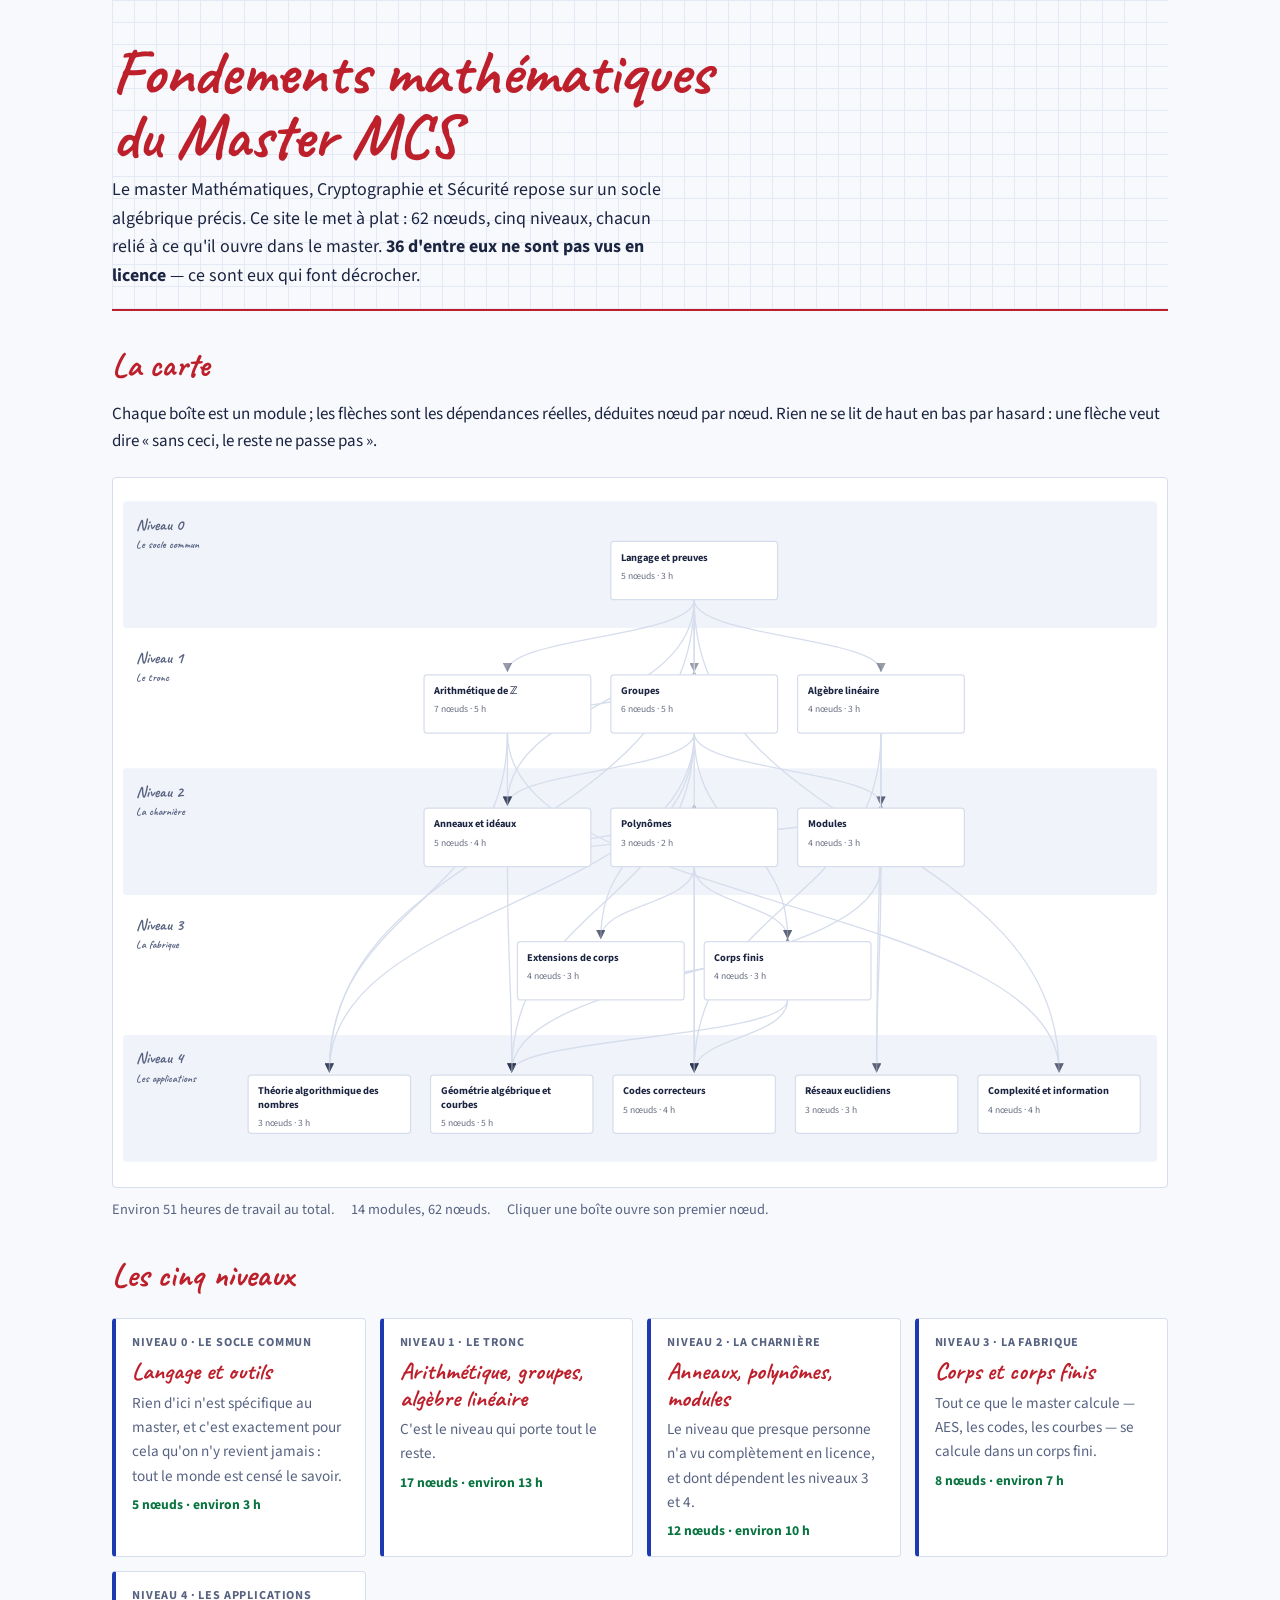
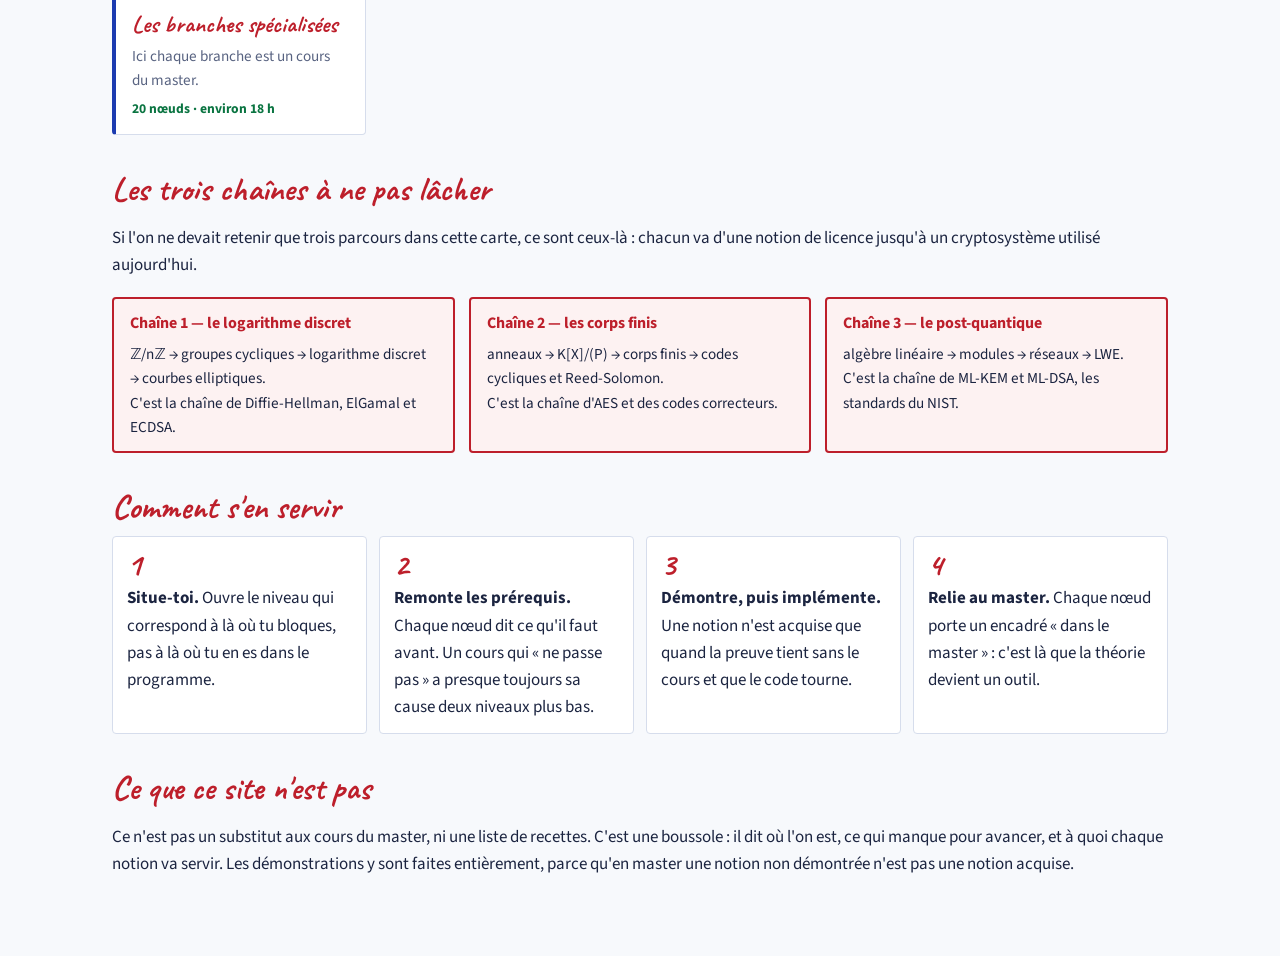
==== docs/index.html @ c063cc05 "Site Fondements mathématiques du Master MCS : architecture, carte, niveaux 0 et 1 Co-Authored-By: Cl" ====
<!doctype html>
<html lang="fr">
<head>
<meta charset="utf-8">
<meta name="viewport" content="width=device-width, initial-scale=1, viewport-fit=cover">
<title>Fondements mathématiques du Master MCS</title>
<meta name="description" content="Les fondements mathématiques du Master Mathématiques, Cryptographie et Sécurité : arithmétique, groupes, anneaux, modules, corps finis, courbes, codes, réseaux et complexité.">
<link rel="stylesheet" href="https://fonts.googleapis.com/css2?family=Caveat:wght@500;700&family=Kalam:wght@400;700&family=JetBrains+Mono:wght@400;600&family=Source+Sans+3:wght@400;600;700&display=swap">
<link rel="stylesheet" href="assets/style.css">
<script>
window.MathJax = {
  tex: {
    inlineMath: [['\\(', '\\)']], displayMath: [['\\[', '\\]']],
    macros: {
      N:'\\mathbb{N}', Z:'\\mathbb{Z}', Q:'\\mathbb{Q}', R:'\\mathbb{R}',
      C:'\\mathbb{C}', F:'\\mathbb{F}', P:'\\mathbb{P}', A:'\\mathbb{A}',
      Vect:'\\operatorname{Vect}', Ker:'\\operatorname{Ker}', Img:'\\operatorname{Im}',
      pgcd:'\\operatorname{pgcd}', ppcm:'\\operatorname{ppcm}', ord:'\\operatorname{ord}',
      Card:'\\operatorname{Card}', rg:'\\operatorname{rg}', car:'\\operatorname{car}',
      Tr:'\\operatorname{Tr}', Nm:'\\operatorname{N}', Gal:'\\operatorname{Gal}',
      Frob:'\\operatorname{Frob}', wt:'\\operatorname{wt}', dmin:'d_{\\min}',
      Fq:'\\mathbb{F}_q', Fp:'\\mathbb{F}_p', Zn:'\\mathbb{Z}/n\\mathbb{Z}',
      Znz:'(\\mathbb{Z}/n\\mathbb{Z})^{\\times}', legendre:['\\left(\\frac{#1}{#2}\\right)',2]
    }
  },
  options: { skipHtmlTags: ['script','noscript','style','textarea','pre','code'],
             ignoreHtmlClass: 'tex2jax_ignore' },
  svg: { fontCache: 'global' }
};
</script>
<!-- MathJax est embarqué dans le dépôt : le site rend les formules même hors ligne.
     Si le fichier local manque, on retombe sur le CDN. -->
<script defer src="assets/mathjax/tex-svg.js"
        onerror="var s=document.createElement('script');s.defer=true;
                 s.src='https://cdnjs.cloudflare.com/ajax/libs/mathjax/3.2.2/es5/tex-svg.min.js';
                 document.head.appendChild(s);"></script>
</head>
<body>
<div class="accueil">
  <header class="hero">
    <h1>Fondements mathématiques<br>du Master MCS</h1>
    <p>Le master Mathématiques, Cryptographie et Sécurité repose sur un socle algébrique précis.
    Ce site le met à plat : 62 nœuds, cinq niveaux, chacun relié à ce qu'il ouvre dans le master.
    <strong>36 d'entre eux ne sont pas vus en licence</strong> — ce sont eux qui font décrocher.</p>
  </header>

  <h2 class="sec">La carte</h2>
  <p>Chaque boîte est un module ; les flèches sont les dépendances réelles, déduites nœud par nœud.
  Rien ne se lit de haut en bas par hasard : une flèche veut dire « sans ceci, le reste ne passe pas ».</p>
  <div class="carte-wrap"><svg class="carte" viewBox="0 0 1240 826" role="img" aria-label="Carte des dépendances entre les modules du master">
<defs><marker id="fl" viewBox="0 0 10 10" refX="9" refY="5" markerWidth="7" markerHeight="7" orient="auto-start-reverse"><path d="M0,0 L10,5 L0,10 z" fill="currentColor" opacity=".45"/></marker></defs>
<rect class="bande" x="0" y="16" width="1240" height="152" rx="4"/>
<text class="bande-t" x="16" y="50">Niveau 0</text>
<text class="bande-t" x="16" y="72" style="font-size:13px">Le socle commun</text>
<text class="bande-t" x="16" y="210">Niveau 1</text>
<text class="bande-t" x="16" y="232" style="font-size:13px">Le tronc</text>
<rect class="bande" x="0" y="336" width="1240" height="152" rx="4"/>
<text class="bande-t" x="16" y="370">Niveau 2</text>
<text class="bande-t" x="16" y="392" style="font-size:13px">La charnière</text>
<text class="bande-t" x="16" y="530">Niveau 3</text>
<text class="bande-t" x="16" y="552" style="font-size:13px">La fabrique</text>
<rect class="bande" x="0" y="656" width="1240" height="152" rx="4"/>
<text class="bande-t" x="16" y="690">Niveau 4</text>
<text class="bande-t" x="16" y="712" style="font-size:13px">Les applications</text>
<path class="lk" marker-end="url(#fl)" d="M685.0,134.0 C685.0,179.0 461.0,179.0 461.0,220.0"/>
<path class="lk" marker-end="url(#fl)" d="M461.0,294.0 C461.0,259.0 685.0,259.0 685.0,220.0"/>
<path class="lk" marker-end="url(#fl)" d="M685.0,134.0 C685.0,179.0 685.0,179.0 685.0,220.0"/>
<path class="lk" marker-end="url(#fl)" d="M685.0,134.0 C685.0,179.0 909.0,179.0 909.0,220.0"/>
<path class="lk" marker-end="url(#fl)" d="M685.0,294.0 C685.0,339.0 461.0,339.0 461.0,380.0"/>
<path class="lk" marker-end="url(#fl)" d="M685.0,134.0 C685.0,259.0 461.0,259.0 461.0,380.0"/>
<path class="lk" marker-end="url(#fl)" d="M461.0,294.0 C461.0,339.0 461.0,339.0 461.0,380.0"/>
<path class="lk" marker-end="url(#fl)" d="M461.0,454.0 C461.0,419.0 685.0,419.0 685.0,380.0"/>
<path class="lk" marker-end="url(#fl)" d="M461.0,454.0 C461.0,419.0 909.0,419.0 909.0,380.0"/>
<path class="lk" marker-end="url(#fl)" d="M909.0,294.0 C909.0,339.0 909.0,339.0 909.0,380.0"/>
<path class="lk" marker-end="url(#fl)" d="M685.0,294.0 C685.0,339.0 909.0,339.0 909.0,380.0"/>
<path class="lk" marker-end="url(#fl)" d="M685.0,454.0 C685.0,499.0 573.0,499.0 573.0,540.0"/>
<path class="lk" marker-end="url(#fl)" d="M685.0,294.0 C685.0,419.0 573.0,419.0 573.0,540.0"/>
<path class="lk" marker-end="url(#fl)" d="M573.0,614.0 C573.0,579.0 797.0,579.0 797.0,540.0"/>
<path class="lk" marker-end="url(#fl)" d="M685.0,454.0 C685.0,499.0 797.0,499.0 797.0,540.0"/>
<path class="lk" marker-end="url(#fl)" d="M685.0,294.0 C685.0,419.0 797.0,419.0 797.0,540.0"/>
<path class="lk" marker-end="url(#fl)" d="M461.0,294.0 C461.0,499.0 247.4,499.0 247.4,700.0"/>
<path class="lk" marker-end="url(#fl)" d="M685.0,134.0 C685.0,419.0 247.4,419.0 247.4,700.0"/>
<path class="lk" marker-end="url(#fl)" d="M685.0,294.0 C685.0,499.0 247.4,499.0 247.4,700.0"/>
<path class="lk" marker-end="url(#fl)" d="M909.0,454.0 C909.0,579.0 466.2,579.0 466.2,700.0"/>
<path class="lk" marker-end="url(#fl)" d="M461.0,454.0 C461.0,579.0 466.2,579.0 466.2,700.0"/>
<path class="lk" marker-end="url(#fl)" d="M797.0,614.0 C797.0,659.0 466.2,659.0 466.2,700.0"/>
<path class="lk" marker-end="url(#fl)" d="M685.0,294.0 C685.0,499.0 466.2,499.0 466.2,700.0"/>
<path class="lk" marker-end="url(#fl)" d="M909.0,294.0 C909.0,499.0 685.0,499.0 685.0,700.0"/>
<path class="lk" marker-end="url(#fl)" d="M797.0,614.0 C797.0,659.0 685.0,659.0 685.0,700.0"/>
<path class="lk" marker-end="url(#fl)" d="M685.0,134.0 C685.0,419.0 685.0,419.0 685.0,700.0"/>
<path class="lk" marker-end="url(#fl)" d="M685.0,454.0 C685.0,579.0 685.0,579.0 685.0,700.0"/>
<path class="lk" marker-end="url(#fl)" d="M909.0,294.0 C909.0,499.0 903.8,499.0 903.8,700.0"/>
<path class="lk" marker-end="url(#fl)" d="M909.0,454.0 C909.0,579.0 903.8,579.0 903.8,700.0"/>
<path class="lk" marker-end="url(#fl)" d="M685.0,134.0 C685.0,419.0 1122.6,419.0 1122.6,700.0"/>
<path class="lk" marker-end="url(#fl)" d="M461.0,294.0 C461.0,499.0 1122.6,499.0 1122.6,700.0"/>
<a class="n" href="niveau-0.html#log-quantif"><title>Le vocabulaire commun à tous les cours du master, et les quatre façons de démontrer.</title>
<rect x="585.0" y="64.0" width="200.0" height="70" rx="4"/>
<text class="tt" x="597.0" y="87.0">Langage et preuves</text>
<text x="597.0" y="109.0" opacity=".65" style="font-size:11.5px">5 nœuds · 3 h</text>
</a>
<a class="n" href="niveau-1.html#arith-euclide"><title>De la division euclidienne aux résidus quadratiques : le calcul qui fait tourner RSA.</title>
<rect x="361.0" y="224.0" width="200.0" height="70" rx="4"/>
<text class="tt" x="373.0" y="247.0">Arithmétique de ℤ</text>
<text x="373.0" y="269.0" opacity=".65" style="font-size:11.5px">7 nœuds · 5 h</text>
</a>
<a class="n" href="niveau-1.html#grp-base"><title>La structure qui porte le logarithme discret, de ℤ/nℤ aux courbes elliptiques.</title>
<rect x="585.0" y="224.0" width="200.0" height="70" rx="4"/>
<text class="tt" x="597.0" y="247.0">Groupes</text>
<text x="597.0" y="269.0" opacity=".65" style="font-size:11.5px">6 nœuds · 5 h</text>
</a>
<a class="n" href="niveau-1.html#lin-ev"><title>Les espaces vectoriels relus sur un corps fini quelconque, pas seulement sur ℝ.</title>
<rect x="809.0" y="224.0" width="200.0" height="70" rx="4"/>
<text class="tt" x="821.0" y="247.0">Algèbre linéaire</text>
<text x="821.0" y="269.0" opacity=".65" style="font-size:11.5px">4 nœuds · 3 h</text>
</a>
<a class="n" href="niveau-2.html#ann-base"><title>Le cours de Pr Diankha, et la clé de tout le niveau 3.</title>
<rect x="361.0" y="384.0" width="200.0" height="70" rx="4"/>
<text class="tt" x="373.0" y="407.0">Anneaux et idéaux</text>
<text x="373.0" y="429.0" opacity=".65" style="font-size:11.5px">5 nœuds · 4 h</text>
</a>
<a class="n" href="niveau-2.html#poly-division"><title>K[X] comme modèle d&#x27;anneau euclidien, et la fabrique des corps finis.</title>
<rect x="585.0" y="384.0" width="200.0" height="70" rx="4"/>
<text class="tt" x="597.0" y="407.0">Polynômes</text>
<text x="597.0" y="429.0" opacity=".65" style="font-size:11.5px">3 nœuds · 2 h</text>
</a>
<a class="n" href="niveau-2.html#mod-base"><title>Les espaces vectoriels sur un anneau : le cadre du post-quantique.</title>
<rect x="809.0" y="384.0" width="200.0" height="70" rx="4"/>
<text class="tt" x="821.0" y="407.0">Modules</text>
<text x="821.0" y="429.0" opacity=".65" style="font-size:11.5px">4 nœuds · 3 h</text>
</a>
<a class="n" href="niveau-3.html#ext-degre"><title>Comment on fabrique un corps plus grand, et ce qu&#x27;on y gagne.</title>
<rect x="473.0" y="544.0" width="200.0" height="70" rx="4"/>
<text class="tt" x="485.0" y="567.0">Extensions de corps</text>
<text x="485.0" y="589.0" opacity=".65" style="font-size:11.5px">4 nœuds · 3 h</text>
</a>
<a class="n" href="niveau-3.html#cf-existence"><title>𝔽q : l&#x27;objet le plus utilisé de tout le master.</title>
<rect x="697.0" y="544.0" width="200.0" height="70" rx="4"/>
<text class="tt" x="709.0" y="567.0">Corps finis</text>
<text x="709.0" y="589.0" opacity=".65" style="font-size:11.5px">4 nœuds · 3 h</text>
</a>
<a class="n" href="niveau-4.html#tan-primalite"><title>Les trois problèmes dont dépend la sécurité : primalité, factorisation, logarithme discret.</title>
<rect x="150.0" y="704.0" width="194.8" height="70" rx="4"/>
<text class="tt" x="162.0" y="727.0">Théorie algorithmique des</text>
<text class="tt" x="162.0" y="743.0">nombres</text>
<text x="162.0" y="765.0" opacity=".65" style="font-size:11.5px">3 nœuds · 3 h</text>
</a>
<a class="n" href="niveau-4.html#ga-varietes"><title>Le cours de Pr Sankaré, jusqu&#x27;aux courbes elliptiques et aux couplages.</title>
<rect x="368.8" y="704.0" width="194.8" height="70" rx="4"/>
<text class="tt" x="380.8" y="727.0">Géométrie algébrique et</text>
<text class="tt" x="380.8" y="743.0">courbes</text>
<text x="380.8" y="765.0" opacity=".65" style="font-size:11.5px">5 nœuds · 5 h</text>
</a>
<a class="n" href="niveau-4.html#codes-lineaires"><title>L&#x27;algèbre linéaire sur 𝔽q mise au service de la fiabilité — et de la cryptographie post-quantique.</title>
<rect x="587.6" y="704.0" width="194.8" height="70" rx="4"/>
<text class="tt" x="599.6" y="727.0">Codes correcteurs</text>
<text x="599.6" y="749.0" opacity=".65" style="font-size:11.5px">5 nœuds · 4 h</text>
</a>
<a class="n" href="niveau-4.html#res-base"><title>La branche qui porte le post-quantique normalisé par le NIST.</title>
<rect x="806.4" y="704.0" width="194.8" height="70" rx="4"/>
<text class="tt" x="818.4" y="727.0">Réseaux euclidiens</text>
<text x="818.4" y="749.0" opacity=".65" style="font-size:11.5px">3 nœuds · 3 h</text>
</a>
<a class="n" href="niveau-4.html#cplx-turing"><title>Le cours de complexité : ce qui donne un sens au mot « difficile ».</title>
<rect x="1025.2" y="704.0" width="194.8" height="70" rx="4"/>
<text class="tt" x="1037.2" y="727.0">Complexité et information</text>
<text x="1037.2" y="749.0" opacity=".65" style="font-size:11.5px">4 nœuds · 4 h</text>
</a>
</svg></div>
  <p class="legende">
    <span>Environ 51 heures de travail au total.</span>
    <span>14 modules, 62 nœuds.</span>
    <span>Cliquer une boîte ouvre son premier nœud.</span>
  </p>

  <h2 class="sec">Les cinq niveaux</h2>
  <div class="cartes"><a class="niv-card" href="niveau-0.html"><span class="k">Niveau 0 · Le socle commun</span><h3>Langage et outils</h3><p>Rien d&#x27;ici n&#x27;est spécifique au master, et c&#x27;est exactement pour cela qu&#x27;on n&#x27;y revient jamais : tout le monde est censé le savoir.</p><span class="cpt">5 nœuds · environ 3 h</span></a><a class="niv-card" href="niveau-1.html"><span class="k">Niveau 1 · Le tronc</span><h3>Arithmétique, groupes, algèbre linéaire</h3><p>C&#x27;est le niveau qui porte tout le reste.</p><span class="cpt">17 nœuds · environ 13 h</span></a><a class="niv-card" href="niveau-2.html"><span class="k">Niveau 2 · La charnière</span><h3>Anneaux, polynômes, modules</h3><p>Le niveau que presque personne n&#x27;a vu complètement en licence, et dont dépendent les niveaux 3 et 4.</p><span class="cpt">12 nœuds · environ 10 h</span></a><a class="niv-card" href="niveau-3.html"><span class="k">Niveau 3 · La fabrique</span><h3>Corps et corps finis</h3><p>Tout ce que le master calcule — AES, les codes, les courbes — se calcule dans un corps fini.</p><span class="cpt">8 nœuds · environ 7 h</span></a><a class="niv-card" href="niveau-4.html"><span class="k">Niveau 4 · Les applications</span><h3>Les branches spécialisées</h3><p>Ici chaque branche est un cours du master.</p><span class="cpt">20 nœuds · environ 18 h</span></a></div>

  <h2 class="sec">Les trois chaînes à ne pas lâcher</h2>
  <p>Si l'on ne devait retenir que trois parcours dans cette carte, ce sont ceux-là :
  chacun va d'une notion de licence jusqu'à un cryptosystème utilisé aujourd'hui.</p>
  
<div class="chaines">
  <div class="chaine"><h4>Chaîne 1 — le logarithme discret</h4>
    <p>ℤ/nℤ → groupes cycliques → logarithme discret → courbes elliptiques.<br>
    C'est la chaîne de Diffie-Hellman, ElGamal et ECDSA.</p></div>
  <div class="chaine"><h4>Chaîne 2 — les corps finis</h4>
    <p>anneaux → K[X]/(P) → corps finis → codes cycliques et Reed-Solomon.<br>
    C'est la chaîne d'AES et des codes correcteurs.</p></div>
  <div class="chaine"><h4>Chaîne 3 — le post-quantique</h4>
    <p>algèbre linéaire → modules → réseaux → LWE.<br>
    C'est la chaîne de ML-KEM et ML-DSA, les standards du NIST.</p></div>
</div>

  <h2 class="sec">Comment s'en servir</h2>
  <div class="howto">
    <div><p class="num">1</p><p><strong>Situe-toi.</strong> Ouvre le niveau qui correspond à là où
    tu bloques, pas à là où tu en es dans le programme.</p></div>
    <div><p class="num">2</p><p><strong>Remonte les prérequis.</strong> Chaque nœud dit ce qu'il
    faut avant. Un cours qui « ne passe pas » a presque toujours sa cause deux niveaux plus bas.</p></div>
    <div><p class="num">3</p><p><strong>Démontre, puis implémente.</strong> Une notion n'est acquise
    que quand la preuve tient sans le cours et que le code tourne.</p></div>
    <div><p class="num">4</p><p><strong>Relie au master.</strong> Chaque nœud porte un encadré
    « dans le master » : c'est là que la théorie devient un outil.</p></div>
  </div>

  <h2 class="sec">Ce que ce site n'est pas</h2>
  <p>Ce n'est pas un substitut aux cours du master, ni une liste de recettes. C'est une boussole :
  il dit où l'on est, ce qui manque pour avancer, et à quoi chaque notion va servir. Les
  démonstrations y sont faites entièrement, parce qu'en master une notion non démontrée
  n'est pas une notion acquise.</p>
</div>

</body>
</html>
---- docs/assets/style.css ----
/* Fondements mathématiques du Master MCS
   Identité reprise du « Parcours Algèbre linéaire » :
   clair = page de cahier quadrillée (encre bleue, titres rouges, stylo vert du prof)
   sombre = tableau noir et craies.
   Ajouts propres au master : carte des dépendances, fiche d'en-tête, blocs code et « dans le master ». */

:root{
  --paper:#f7f9fc; --surface:#ffffff; --ink:#1b2440; --muted:#586381; --line:#d6ddec; --grid:#e3e9f5;
  --pen:#1c3bb0; --pen-bg:#eef2fd; --rouge:#bd1f2b; --rouge-bg:#fdf2f2; --prof:#0a7441; --prof-bg:#e9f5ee;
  --code-bg:#f2f5fb; --code-fg:#243055; --code-line:#ccd6ea; --sortie-bg:#eef3ea; --sortie-fg:#2b4a32;
  --or:#8a5a00; --or-bg:#fdf5e3;
  --btn-fg:#ffffff;
  --f-body:'Source Sans 3',system-ui,-apple-system,'Segoe UI',sans-serif;
  --f-hand:'Caveat','Segoe Print','Bradley Hand',cursive;
  --f-prof:'Kalam','Comic Sans MS','Segoe Print',cursive;
  --f-code:'JetBrains Mono',ui-monospace,SFMono-Regular,Menlo,Consolas,monospace;
}
@media (prefers-color-scheme: dark){
  :root:not([data-theme="light"]){
    --paper:#141d1a; --surface:#1b2723; --ink:#eef2ea; --muted:#a6b5ab; --line:#33453d; --grid:#22302b;
    --pen:#a9c4ff; --pen-bg:#202d45; --rouge:#ff9d92; --rouge-bg:#372422; --prof:#8fe0ae; --prof-bg:#1e3329;
    --code-bg:#121b18; --code-fg:#d6e4dc; --code-line:#2f4139; --sortie-bg:#16251d; --sortie-fg:#9fd9b4;
    --or:#e8c56a; --or-bg:#2e2718;
    --btn-fg:#10201a; color-scheme:dark;
  }
}
:root[data-theme="dark"]{
  --paper:#141d1a; --surface:#1b2723; --ink:#eef2ea; --muted:#a6b5ab; --line:#33453d; --grid:#22302b;
  --pen:#a9c4ff; --pen-bg:#202d45; --rouge:#ff9d92; --rouge-bg:#372422; --prof:#8fe0ae; --prof-bg:#1e3329;
  --code-bg:#121b18; --code-fg:#d6e4dc; --code-line:#2f4139; --sortie-bg:#16251d; --sortie-fg:#9fd9b4;
  --or:#e8c56a; --or-bg:#2e2718;
  --btn-fg:#10201a; color-scheme:dark;
}

*{box-sizing:border-box}
[hidden]{display:none !important}
html,body{height:100%}
body{background:var(--paper);color:var(--ink);font-family:var(--f-body);font-size:17px;line-height:1.6;margin:0}
a{color:var(--pen)}
button{font:inherit;color:inherit}
:focus-visible{outline:3px solid var(--pen);outline-offset:2px}

.app{display:grid;grid-template-columns:320px minmax(0,1fr);min-height:100%}

/* ---------- sommaire ---------- */
.side{background:var(--surface);border-right:1px solid var(--line);position:sticky;top:0;align-self:start;height:100vh;height:100dvh;overflow-y:auto;
  padding-block:20px 28px;padding-left:max(18px,env(safe-area-inset-left,0px));padding-right:18px}
.brand{font-family:var(--f-hand);font-weight:700;font-size:1.85rem;line-height:1.05;color:var(--rouge);margin:0 0 2px}
.brand a{color:inherit;text-decoration:none}
.brand-sub{margin:0 0 14px;color:var(--muted);font-size:.92rem}
.prog{margin:0 0 14px}
.prog-bar{height:8px;border-radius:4px;background:var(--grid);overflow:hidden}
.prog-fill{height:100%;width:0;background:var(--prof);transition:width .3s}
.prog-txt{margin:6px 0 0;font-size:.88rem;color:var(--muted);font-variant-numeric:tabular-nums}
.niveaux{list-style:none;margin:0 0 16px;padding:0;display:flex;flex-direction:column;gap:2px;
  border-bottom:1px solid var(--line);padding-bottom:14px}
.niveaux a{display:block;padding:6px 8px;border-radius:4px;text-decoration:none;color:var(--ink);font-size:.93rem}
.niveaux a:hover{background:var(--pen-bg)}
.niveaux a.ici{background:var(--rouge-bg);color:var(--rouge);font-weight:700}
.niveaux .n-num{font-variant-numeric:tabular-nums;color:var(--muted);font-weight:700;margin-right:6px}
.niveaux a.ici .n-num{color:var(--rouge)}
.nav-part{margin:16px 0 6px;font-size:.78rem;letter-spacing:.07em;text-transform:uppercase;color:var(--muted);font-weight:700}
.nav-list{list-style:none;margin:0;padding:0;display:flex;flex-direction:column;gap:2px}
.nav-list a{display:grid;grid-template-columns:30px minmax(0,1fr);gap:8px;align-items:start;padding:7px 8px;border-radius:4px;text-decoration:none;color:var(--ink);font-size:.94rem;line-height:1.3}
.nav-list a:hover{background:var(--pen-bg)}
.nav-list a[aria-current="page"]{background:var(--pen-bg);color:var(--pen);font-weight:700}
.nav-n{display:inline-grid;place-items:center;min-width:28px;height:22px;border-radius:11px;border:1.5px solid var(--line);font-size:.72rem;font-weight:700;color:var(--muted);font-variant-numeric:tabular-nums;padding:0 4px}
.nav-list a.done .nav-n{background:var(--prof);border-color:var(--prof);color:var(--btn-fg)}

/* ---------- barre mobile ---------- */
.topbar{display:none}
.scrim{display:none}

/* ---------- étape ---------- */
.main{min-width:0;padding-block:0 60px}
.lesson{max-width:880px;margin:0 auto;padding-left:max(22px,env(safe-area-inset-left,0px));padding-right:max(22px,env(safe-area-inset-right,0px))}
.lhead{padding:30px 0 16px;margin:0 0 6px;
  background-image:linear-gradient(var(--grid) 1px,transparent 1px),linear-gradient(90deg,var(--grid) 1px,transparent 1px);background-size:22px 22px;
  border-bottom:2px solid var(--rouge)}
.eyebrow{margin:0 0 4px;font-size:.84rem;letter-spacing:.06em;text-transform:uppercase;color:var(--muted);font-weight:700;display:flex;gap:12px;flex-wrap:wrap;align-items:baseline}
.eyebrow .meta{letter-spacing:0;text-transform:none;font-weight:600;color:var(--prof)}
.lhead h2{font-family:var(--f-hand);font-weight:700;font-size:clamp(2rem,5vw,2.9rem);line-height:1.05;margin:0;color:var(--rouge);text-wrap:balance}
.lbody{display:flex;flex-direction:column;gap:14px;padding-top:16px}
.lbody > p,.lbody > ul,.lbody > ol{margin:0;max-width:72ch}
.lbody ul,.lbody ol{padding-left:1.3em}
.lbody li{margin:4px 0}
.lbody h3{font-size:1.22rem;margin:14px 0 0;line-height:1.25;text-wrap:balance}
.lead{font-size:1.15rem}
.objectif{font-size:1.06rem;color:var(--muted);font-weight:600}
.objectif::before{content:"Objectif : ";color:var(--pen);font-weight:700}

mjx-container[display="true"]{overflow-x:auto;overflow-y:hidden;max-width:100%;padding:4px 0;margin:.5em 0 !important}
mjx-container{color:inherit}

.lab{margin:0 0 6px;font-size:.78rem;letter-spacing:.07em;text-transform:uppercase;font-weight:700;font-family:var(--f-body)}

/* ---------- fiche d'en-tête du nœud ---------- */
.fiche{border:1px solid var(--line);border-radius:4px;background:var(--surface);padding:0;overflow:hidden}
.fiche dl{margin:0;display:grid;grid-template-columns:auto minmax(0,1fr)}
.fiche dt{padding:9px 14px;font-size:.76rem;letter-spacing:.06em;text-transform:uppercase;font-weight:700;color:var(--muted);
  border-bottom:1px solid var(--line);background:var(--pen-bg);white-space:nowrap}
.fiche dd{margin:0;padding:9px 14px;border-bottom:1px solid var(--line);font-size:.97rem}
.fiche dt:last-of-type,.fiche dd:last-of-type{border-bottom:0}
.fiche a{text-decoration:none;border-bottom:1px solid currentColor}
.fiche .rien{color:var(--muted)}
.badge{display:inline-block;font-size:.74rem;letter-spacing:.05em;text-transform:uppercase;font-weight:700;padding:2px 8px;border-radius:3px;vertical-align:1px}
.badge.l3{background:var(--prof-bg);color:var(--prof)}
.badge.neuf{background:var(--or-bg);color:var(--or)}
.badge.partiel{background:var(--pen-bg);color:var(--pen)}

/* ---------- blocs pédagogiques ---------- */
.retenir{border:2px solid var(--rouge);border-radius:4px;background:var(--rouge-bg);padding:12px 16px}
.retenir .lab{color:var(--rouge)}
.retenir p,.retenir ul,.retenir ol{margin:6px 0}
.retenir ul,.retenir ol{padding-left:1.3em}
.prof{background:var(--prof-bg);border-radius:4px;padding:12px 16px;color:var(--prof);font-family:var(--f-prof);font-size:1rem;line-height:1.55}
.prof .lab{color:var(--prof)}
.prof p,.prof ul{margin:4px 0}
.prof ul{padding-left:1.2em}
.copie{border:1px solid var(--line);border-radius:3px;padding:14px 16px 12px;color:var(--pen);font-family:var(--f-hand);font-size:1.4rem;line-height:1.5;min-width:0;
  background-color:var(--surface);
  background-image:linear-gradient(var(--grid) 1px,transparent 1px),linear-gradient(90deg,var(--grid) 1px,transparent 1px);background-size:22px 22px}
.copie .lab{color:var(--muted)}
.copie p{margin:4px 0}
.copie mjx-container{font-size:.82em}
.copie u{text-decoration-thickness:1.5px;text-underline-offset:3px}

/* démonstration : repliable, mais ouverte par défaut au niveau master */
.demo{border-left:3px solid var(--pen);background:var(--pen-bg);border-radius:0 4px 4px 0;padding:12px 16px}
.demo .lab{color:var(--pen)}
.demo p,.demo ul,.demo ol{margin:6px 0}
.demo ul,.demo ol{padding-left:1.3em}
.demo .cqfd{text-align:right;color:var(--pen);font-weight:700;margin:4px 0 0}

/* ---------- dans le master ---------- */
.master{border:1px solid var(--or);border-radius:4px;background:var(--or-bg);padding:12px 16px;color:var(--ink)}
.master .lab{color:var(--or)}
.master p,.master ul{margin:6px 0}
.master ul{padding-left:1.3em}

/* ---------- code ---------- */
.code{border:1px solid var(--code-line);border-radius:4px;background:var(--code-bg);overflow:hidden}
.code-h{display:flex;gap:10px;align-items:center;justify-content:space-between;padding:7px 12px;border-bottom:1px solid var(--code-line);background:var(--surface)}
.code-h .lab{margin:0}
.code-lang{font-size:.74rem;letter-spacing:.06em;text-transform:uppercase;font-weight:700;color:var(--btn-fg);background:var(--pen);padding:2px 7px;border-radius:3px}
.code-lang.sage{background:var(--prof)}
.copier{border:1px solid var(--code-line);background:transparent;color:var(--muted);font-size:.8rem;font-weight:700;padding:3px 9px;border-radius:3px;cursor:pointer}
.copier:hover{color:var(--pen);border-color:var(--pen)}
.code pre{margin:0;padding:12px 14px;overflow-x:auto;font-family:var(--f-code);font-size:.88rem;line-height:1.55;color:var(--code-fg);tab-size:4}
.code .sortie{border-top:1px dashed var(--code-line);background:var(--sortie-bg);color:var(--sortie-fg)}
.code .sortie::before{content:"sortie";display:block;font-family:var(--f-body);font-size:.7rem;letter-spacing:.07em;text-transform:uppercase;font-weight:700;opacity:.75;margin-bottom:5px}
.cm{color:var(--muted)}

/* ---------- vidéo ---------- */
.video{margin:6px 0;display:flex;flex-direction:column;gap:6px}
.video video{width:100%;max-width:100%;aspect-ratio:16/9;background:#101614;border-radius:4px;border:1px solid var(--line);display:block}
.video figcaption{font-size:.95rem;color:var(--muted);display:flex;gap:8px;flex-wrap:wrap;align-items:baseline}
.tag{font-size:.74rem;letter-spacing:.07em;text-transform:uppercase;font-weight:700;color:var(--btn-fg);background:var(--pen);padding:2px 7px;border-radius:3px}
.dur{font-variant-numeric:tabular-nums}
.video.attente .ph{aspect-ratio:16/9;border:1px dashed var(--line);border-radius:4px;display:grid;place-items:center;text-align:center;color:var(--muted);
  background-image:linear-gradient(var(--grid) 1px,transparent 1px),linear-gradient(90deg,var(--grid) 1px,transparent 1px);background-size:22px 22px}
.video.attente .ph p{margin:0;max-width:40ch;padding:0 16px}
.tag.soon{background:var(--muted)}

/* ---------- tableaux, exercices ---------- */
.table-wrap{overflow-x:auto;max-width:100%}
table{border-collapse:collapse;width:100%;min-width:480px;font-size:.97rem}
th,td{border:1px solid var(--line);padding:8px 10px;text-align:left;vertical-align:top}
th{background:var(--pen-bg);font-weight:700}

.exos-h{border-top:1px solid var(--line);padding-top:18px;margin-top:18px !important}
.exo{border:1px solid var(--line);border-radius:4px;background:var(--surface);padding:14px 16px;display:flex;flex-direction:column;gap:8px;min-width:0}
.exo-n{margin:0;font-weight:700;color:var(--pen);font-size:.86rem;letter-spacing:.06em;text-transform:uppercase;display:flex;gap:10px;align-items:baseline}
.exo-n .niv{font-size:.72rem;color:var(--muted);letter-spacing:.04em}
.exo-q p{margin:4px 0}
.exo details{display:flex;flex-direction:column;gap:10px}
.exo summary{cursor:pointer;font-weight:700;color:var(--pen);padding:6px 0;width:max-content;max-width:100%}
.exo details[open] summary{margin-bottom:8px}
.exo details > * + *{margin-top:10px}

.howto{display:grid;grid-template-columns:repeat(auto-fit,minmax(210px,1fr));gap:12px}
.howto > div{border:1px solid var(--line);border-radius:4px;background:var(--surface);padding:12px 14px}
.howto p{margin:0}
.howto .num{font-family:var(--f-hand);font-weight:700;font-size:2rem;line-height:1;color:var(--rouge);margin-bottom:4px}

.btn{border:1.5px solid var(--pen);background:var(--pen);color:var(--btn-fg);font-weight:700;padding:10px 16px;border-radius:4px;cursor:pointer;text-decoration:none;display:inline-block;line-height:1.2}
.btn.ghost{background:transparent;color:var(--pen)}
.btn[disabled]{opacity:.45;cursor:default}
.pager{max-width:880px;margin:30px auto 0;padding-left:max(22px,env(safe-area-inset-left,0px));padding-right:max(22px,env(safe-area-inset-right,0px));display:flex;gap:12px;flex-wrap:wrap;justify-content:space-between;align-items:center}
.pager .right{display:flex;gap:12px;flex-wrap:wrap;align-items:center}
.done-note{color:var(--prof);font-weight:700;margin:0}

/* ---------- accueil : la carte ---------- */
.accueil{max-width:1100px;margin:0 auto;padding:0 max(22px,env(safe-area-inset-left,0px)) 60px}
.hero{padding:40px 0 18px;border-bottom:2px solid var(--rouge);
  background-image:linear-gradient(var(--grid) 1px,transparent 1px),linear-gradient(90deg,var(--grid) 1px,transparent 1px);background-size:22px 22px}
.hero h1{font-family:var(--f-hand);font-weight:700;font-size:clamp(2.4rem,6vw,4rem);line-height:1;margin:0 0 8px;color:var(--rouge)}
.hero p{margin:0;max-width:62ch;font-size:1.12rem}
.carte-wrap{margin:22px 0 0;border:1px solid var(--line);border-radius:4px;background:var(--surface);padding:10px;overflow-x:auto}
.carte{display:block;width:100%;min-width:760px;height:auto}
.carte .n rect{fill:var(--surface);stroke:var(--line);stroke-width:1.5;transition:fill .15s,stroke .15s}
.carte .n text{font-family:var(--f-body);font-size:12.5px;fill:var(--ink);pointer-events:none}
.carte .n .tt{font-weight:700}
.carte .n:hover rect{fill:var(--pen-bg);stroke:var(--pen);stroke-width:2}
.carte .lk{stroke:var(--line);stroke-width:1.6;fill:none}
.carte .bande{fill:var(--grid);opacity:.55}
.carte .bande-t{font-family:var(--f-hand);font-size:19px;fill:var(--muted);font-weight:700}
.legende{display:flex;gap:16px;flex-wrap:wrap;margin:10px 0 0;font-size:.9rem;color:var(--muted)}
.legende span{display:inline-flex;gap:6px;align-items:center}
.legende i{width:14px;height:14px;border-radius:3px;display:inline-block}
.cartes{display:grid;grid-template-columns:repeat(auto-fit,minmax(250px,1fr));gap:14px;margin:24px 0 0}
.niv-card{border:1px solid var(--line);border-left:4px solid var(--pen);border-radius:4px;background:var(--surface);padding:14px 16px;text-decoration:none;color:inherit;display:flex;flex-direction:column;gap:6px}
.niv-card:hover{background:var(--pen-bg)}
.niv-card .k{font-size:.76rem;letter-spacing:.07em;text-transform:uppercase;font-weight:700;color:var(--muted)}
.niv-card h3{margin:0;font-size:1.12rem;color:var(--rouge);font-family:var(--f-hand);font-size:1.5rem;line-height:1.1}
.niv-card p{margin:0;font-size:.95rem;color:var(--muted)}
.niv-card .cpt{font-size:.85rem;color:var(--prof);font-weight:700}
.chaines{display:grid;grid-template-columns:repeat(auto-fit,minmax(270px,1fr));gap:14px}
.chaine{border:2px solid var(--rouge);border-radius:4px;background:var(--rouge-bg);padding:12px 16px}
.chaine h4{margin:0 0 6px;color:var(--rouge);font-size:1rem}
.chaine p{margin:0;font-size:.95rem}
.chaine code{font-family:var(--f-code);font-size:.86rem}
h2.sec{font-family:var(--f-hand);color:var(--rouge);font-size:2.1rem;margin:36px 0 10px;line-height:1.1}

@media (max-width: 880px){
  .app{display:block}
  .topbar{display:flex;position:sticky;top:env(safe-area-inset-top,0px);z-index:20;background:var(--surface);border-bottom:1px solid var(--line);
    padding-block:8px;padding-left:max(16px,env(safe-area-inset-left,0px));padding-right:max(16px,env(safe-area-inset-right,0px));gap:12px;align-items:center;justify-content:space-between}
  body::before{content:"";position:fixed;inset:0 0 auto;height:env(safe-area-inset-top,0px);z-index:10;background:var(--surface)}
  .topbar .brand{font-size:1.35rem;margin:0}
  .topbar .mini{font-size:.85rem;color:var(--muted);font-variant-numeric:tabular-nums;margin:0}
  .side{position:fixed;inset:0 auto 0 0;width:min(88vw,330px);z-index:40;transform:translateX(-102%);transition:transform .22s;height:auto;
    padding-top:calc(18px + env(safe-area-inset-top,0px));padding-bottom:calc(24px + env(safe-area-inset-bottom,0px))}
  .side.open{transform:none;box-shadow:0 0 40px rgba(0,0,0,.35)}
  .scrim{display:block;position:fixed;inset:0;z-index:30;background:rgba(10,16,30,.45)}
  .lesson,.pager,.accueil{padding-left:max(16px,env(safe-area-inset-left,0px));padding-right:max(16px,env(safe-area-inset-right,0px))}
  .lhead{padding-top:20px}
  body{font-size:16.5px}
  .copie{font-size:1.28rem;padding:12px 12px 10px}
  .pager .btn{flex:1 1 auto;text-align:center}
  .fiche dl{grid-template-columns:1fr}
  .fiche dt{border-bottom:0;padding-bottom:0;background:transparent}
  .fiche dd{padding-top:4px}
}
@media (prefers-reduced-motion: reduce){.side,.prog-fill{transition:none}}
@media print{.side,.topbar,.pager,.scrim{display:none}.app{display:block}.lesson{max-width:none}.exo details{display:block}.exo details summary{display:none}}
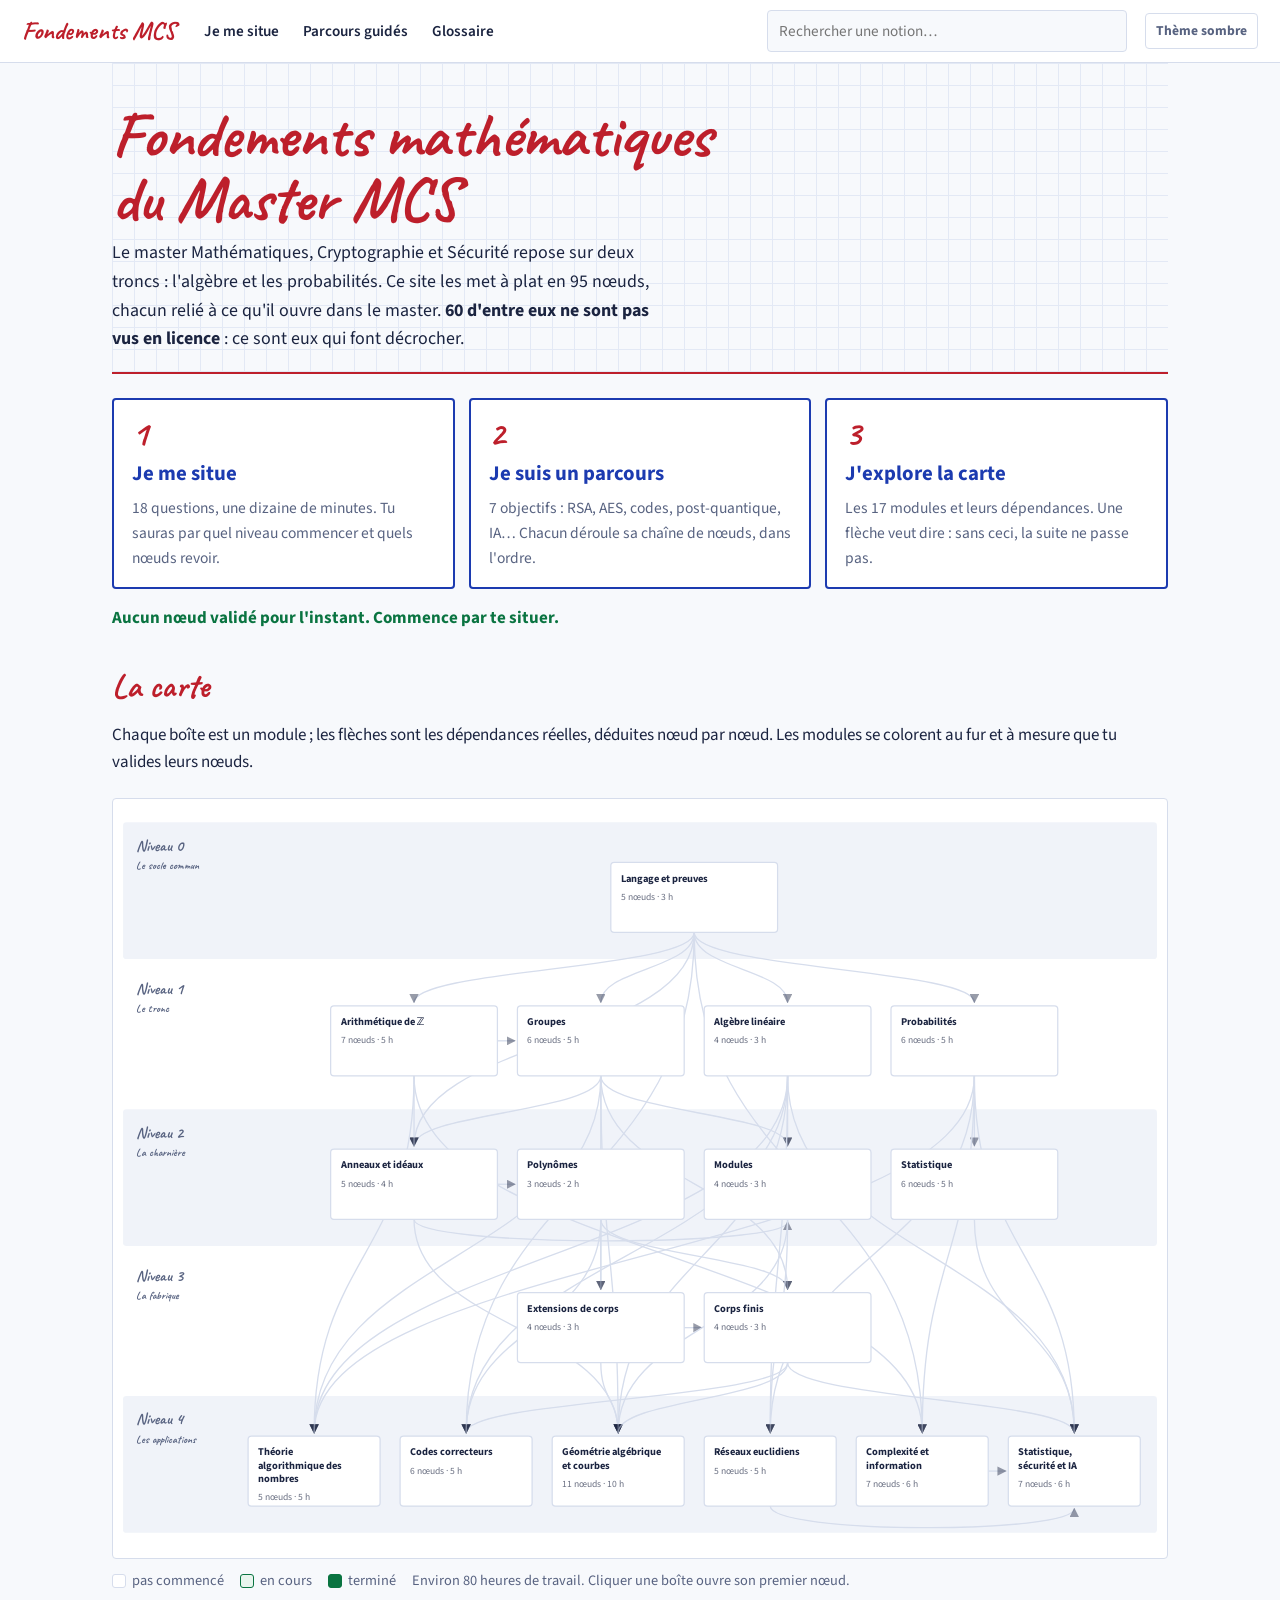
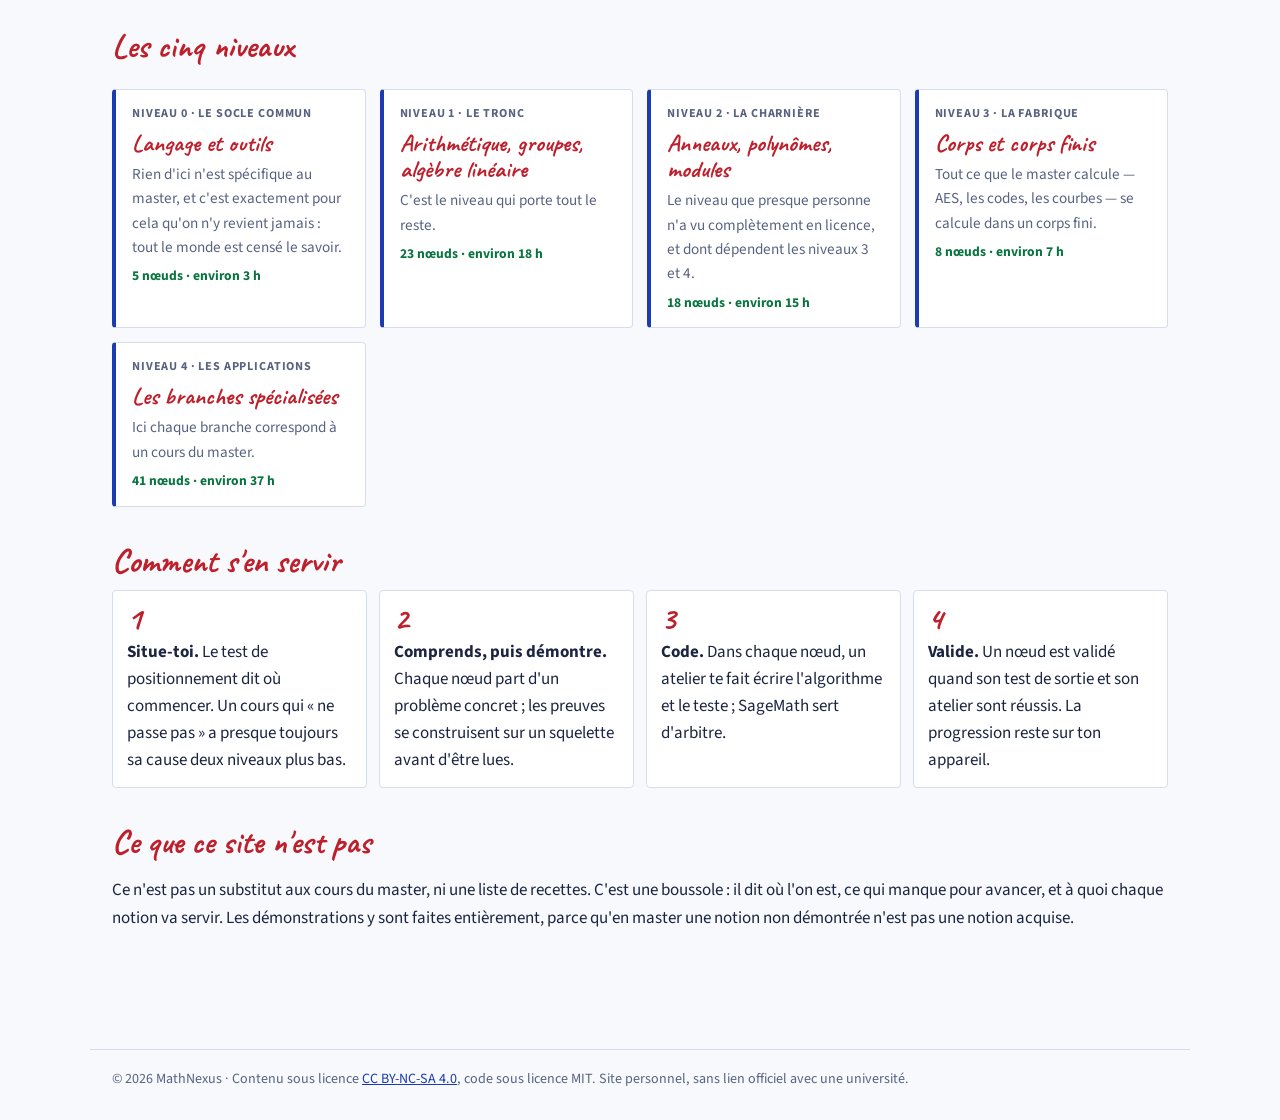
==== commit bc07602e: "Étape 2 : outils du site et carte à 95 nœuds - Registre : modules Probabilités (niveau 1) et Statist" ====
--- a/docs/index.html
+++ b/docs/index.html
@@ -7,6 +7,7 @@
 <meta name="description" content="Les fondements mathématiques du Master Mathématiques, Cryptographie et Sécurité : arithmétique, groupes, anneaux, modules, corps finis, courbes, codes, réseaux et complexité.">
 <link rel="stylesheet" href="https://fonts.googleapis.com/css2?family=Caveat:wght@500;700&family=Kalam:wght@400;700&family=JetBrains+Mono:wght@400;600&family=Source+Sans+3:wght@400;600;700&display=swap">
 <link rel="stylesheet" href="assets/style.css">
+<script>try{var t=localStorage.getItem('mcs-theme');if(t)document.documentElement.dataset.theme=t;}catch(e){}</script>
 <script>
 window.MathJax = {
   tex: {
@@ -36,171 +37,216 @@
                  document.head.appendChild(s);"></script>
 </head>
 <body>
-<div class="accueil">
+<header class="barre"><a class="barre-brand" href="index.html">Fondements MCS</a><nav class="barre-liens" aria-label="Outils"><a href="positionnement.html">Je me situe</a><a href="parcours.html">Parcours guidés</a><a href="glossaire.html">Glossaire</a></nav><div class="rech" role="search"><input type="search" class="rech-in" placeholder="Rechercher une notion…" aria-label="Rechercher une notion" autocomplete="off"><ul class="rech-res" hidden></ul></div><button type="button" class="theme-btn" aria-pressed="false">Thème sombre</button></header><div class="accueil">
   <header class="hero">
     <h1>Fondements mathématiques<br>du Master MCS</h1>
-    <p>Le master Mathématiques, Cryptographie et Sécurité repose sur un socle algébrique précis.
-    Ce site le met à plat : 62 nœuds, cinq niveaux, chacun relié à ce qu'il ouvre dans le master.
-    <strong>36 d'entre eux ne sont pas vus en licence</strong> — ce sont eux qui font décrocher.</p>
+    <p>Le master Mathématiques, Cryptographie et Sécurité repose sur deux troncs : l'algèbre et les
+    probabilités. Ce site les met à plat en 95 nœuds, chacun relié à ce qu'il ouvre dans le master.
+    <strong>60 d'entre eux ne sont pas vus en licence</strong> : ce sont eux qui font décrocher.</p>
   </header>
 
-  <h2 class="sec">La carte</h2>
+  <div class="entrees">
+    <a class="entree" href="positionnement.html"><span class="entree-n">1</span>
+      <h2>Je me situe</h2><p>18 questions, une dizaine de minutes. Tu sauras par quel niveau commencer
+      et quels nœuds revoir.</p></a>
+    <a class="entree" href="parcours.html"><span class="entree-n">2</span>
+      <h2>Je suis un parcours</h2><p>7 objectifs : RSA, AES, codes, post-quantique, IA… Chacun
+      déroule sa chaîne de nœuds, dans l'ordre.</p></a>
+    <a class="entree" href="#carte"><span class="entree-n">3</span>
+      <h2>J'explore la carte</h2><p>Les 17 modules et leurs dépendances. Une flèche veut dire :
+      sans ceci, la suite ne passe pas.</p></a>
+  </div>
+  <p class="prog-global" id="prog-global" role="status"></p>
+
+  <h2 class="sec" id="carte">La carte</h2>
   <p>Chaque boîte est un module ; les flèches sont les dépendances réelles, déduites nœud par nœud.
-  Rien ne se lit de haut en bas par hasard : une flèche veut dire « sans ceci, le reste ne passe pas ».</p>
-  <div class="carte-wrap"><svg class="carte" viewBox="0 0 1240 826" role="img" aria-label="Carte des dépendances entre les modules du master">
+  Les modules se colorent au fur et à mesure que tu valides leurs nœuds.</p>
+  <div class="carte-wrap"><svg class="carte" viewBox="0 0 1240 886" role="img" aria-label="Carte des dépendances entre les modules du master">
 <defs><marker id="fl" viewBox="0 0 10 10" refX="9" refY="5" markerWidth="7" markerHeight="7" orient="auto-start-reverse"><path d="M0,0 L10,5 L0,10 z" fill="currentColor" opacity=".45"/></marker></defs>
-<rect class="bande" x="0" y="16" width="1240" height="152" rx="4"/>
+<rect class="bande" x="0" y="16" width="1240" height="164" rx="4"/>
 <text class="bande-t" x="16" y="50">Niveau 0</text>
 <text class="bande-t" x="16" y="72" style="font-size:13px">Le socle commun</text>
-<text class="bande-t" x="16" y="210">Niveau 1</text>
-<text class="bande-t" x="16" y="232" style="font-size:13px">Le tronc</text>
-<rect class="bande" x="0" y="336" width="1240" height="152" rx="4"/>
-<text class="bande-t" x="16" y="370">Niveau 2</text>
-<text class="bande-t" x="16" y="392" style="font-size:13px">La charnière</text>
-<text class="bande-t" x="16" y="530">Niveau 3</text>
-<text class="bande-t" x="16" y="552" style="font-size:13px">La fabrique</text>
-<rect class="bande" x="0" y="656" width="1240" height="152" rx="4"/>
-<text class="bande-t" x="16" y="690">Niveau 4</text>
-<text class="bande-t" x="16" y="712" style="font-size:13px">Les applications</text>
-<path class="lk" marker-end="url(#fl)" d="M685.0,134.0 C685.0,179.0 461.0,179.0 461.0,220.0"/>
-<path class="lk" marker-end="url(#fl)" d="M461.0,294.0 C461.0,259.0 685.0,259.0 685.0,220.0"/>
-<path class="lk" marker-end="url(#fl)" d="M685.0,134.0 C685.0,179.0 685.0,179.0 685.0,220.0"/>
-<path class="lk" marker-end="url(#fl)" d="M685.0,134.0 C685.0,179.0 909.0,179.0 909.0,220.0"/>
-<path class="lk" marker-end="url(#fl)" d="M685.0,294.0 C685.0,339.0 461.0,339.0 461.0,380.0"/>
-<path class="lk" marker-end="url(#fl)" d="M685.0,134.0 C685.0,259.0 461.0,259.0 461.0,380.0"/>
-<path class="lk" marker-end="url(#fl)" d="M461.0,294.0 C461.0,339.0 461.0,339.0 461.0,380.0"/>
-<path class="lk" marker-end="url(#fl)" d="M461.0,454.0 C461.0,419.0 685.0,419.0 685.0,380.0"/>
-<path class="lk" marker-end="url(#fl)" d="M461.0,454.0 C461.0,419.0 909.0,419.0 909.0,380.0"/>
-<path class="lk" marker-end="url(#fl)" d="M909.0,294.0 C909.0,339.0 909.0,339.0 909.0,380.0"/>
-<path class="lk" marker-end="url(#fl)" d="M685.0,294.0 C685.0,339.0 909.0,339.0 909.0,380.0"/>
-<path class="lk" marker-end="url(#fl)" d="M685.0,454.0 C685.0,499.0 573.0,499.0 573.0,540.0"/>
-<path class="lk" marker-end="url(#fl)" d="M685.0,294.0 C685.0,419.0 573.0,419.0 573.0,540.0"/>
-<path class="lk" marker-end="url(#fl)" d="M573.0,614.0 C573.0,579.0 797.0,579.0 797.0,540.0"/>
-<path class="lk" marker-end="url(#fl)" d="M685.0,454.0 C685.0,499.0 797.0,499.0 797.0,540.0"/>
-<path class="lk" marker-end="url(#fl)" d="M685.0,294.0 C685.0,419.0 797.0,419.0 797.0,540.0"/>
-<path class="lk" marker-end="url(#fl)" d="M461.0,294.0 C461.0,499.0 247.4,499.0 247.4,700.0"/>
-<path class="lk" marker-end="url(#fl)" d="M685.0,134.0 C685.0,419.0 247.4,419.0 247.4,700.0"/>
-<path class="lk" marker-end="url(#fl)" d="M685.0,294.0 C685.0,499.0 247.4,499.0 247.4,700.0"/>
-<path class="lk" marker-end="url(#fl)" d="M909.0,454.0 C909.0,579.0 466.2,579.0 466.2,700.0"/>
-<path class="lk" marker-end="url(#fl)" d="M461.0,454.0 C461.0,579.0 466.2,579.0 466.2,700.0"/>
-<path class="lk" marker-end="url(#fl)" d="M797.0,614.0 C797.0,659.0 466.2,659.0 466.2,700.0"/>
-<path class="lk" marker-end="url(#fl)" d="M685.0,294.0 C685.0,499.0 466.2,499.0 466.2,700.0"/>
-<path class="lk" marker-end="url(#fl)" d="M909.0,294.0 C909.0,499.0 685.0,499.0 685.0,700.0"/>
-<path class="lk" marker-end="url(#fl)" d="M797.0,614.0 C797.0,659.0 685.0,659.0 685.0,700.0"/>
-<path class="lk" marker-end="url(#fl)" d="M685.0,134.0 C685.0,419.0 685.0,419.0 685.0,700.0"/>
-<path class="lk" marker-end="url(#fl)" d="M685.0,454.0 C685.0,579.0 685.0,579.0 685.0,700.0"/>
-<path class="lk" marker-end="url(#fl)" d="M909.0,294.0 C909.0,499.0 903.8,499.0 903.8,700.0"/>
-<path class="lk" marker-end="url(#fl)" d="M909.0,454.0 C909.0,579.0 903.8,579.0 903.8,700.0"/>
-<path class="lk" marker-end="url(#fl)" d="M685.0,134.0 C685.0,419.0 1122.6,419.0 1122.6,700.0"/>
-<path class="lk" marker-end="url(#fl)" d="M461.0,294.0 C461.0,499.0 1122.6,499.0 1122.6,700.0"/>
-<a class="n" href="niveau-0.html#log-quantif"><title>Le vocabulaire commun à tous les cours du master, et les quatre façons de démontrer.</title>
-<rect x="585.0" y="64.0" width="200.0" height="70" rx="4"/>
+<text class="bande-t" x="16" y="222">Niveau 1</text>
+<text class="bande-t" x="16" y="244" style="font-size:13px">Le tronc</text>
+<rect class="bande" x="0" y="360" width="1240" height="164" rx="4"/>
+<text class="bande-t" x="16" y="394">Niveau 2</text>
+<text class="bande-t" x="16" y="416" style="font-size:13px">La charnière</text>
+<text class="bande-t" x="16" y="566">Niveau 3</text>
+<text class="bande-t" x="16" y="588" style="font-size:13px">La fabrique</text>
+<rect class="bande" x="0" y="704" width="1240" height="164" rx="4"/>
+<text class="bande-t" x="16" y="738">Niveau 4</text>
+<text class="bande-t" x="16" y="760" style="font-size:13px">Les applications</text>
+<path class="lk" marker-end="url(#fl)" d="M685.0,148.0 C685.0,192.0 349.0,192.0 349.0,232.0"/>
+<path class="lk" marker-end="url(#fl)" d="M449.0,278.0 L470.0,278.0"/>
+<path class="lk" marker-end="url(#fl)" d="M685.0,148.0 C685.0,192.0 573.0,192.0 573.0,232.0"/>
+<path class="lk" marker-end="url(#fl)" d="M685.0,148.0 C685.0,192.0 797.0,192.0 797.0,232.0"/>
+<path class="lk" marker-end="url(#fl)" d="M685.0,148.0 C685.0,192.0 1021.0,192.0 1021.0,232.0"/>
+<path class="lk" marker-end="url(#fl)" d="M573.0,320.0 C573.0,364.0 349.0,364.0 349.0,404.0"/>
+<path class="lk" marker-end="url(#fl)" d="M685.0,148.0 C685.0,278.0 349.0,278.0 349.0,404.0"/>
+<path class="lk" marker-end="url(#fl)" d="M349.0,320.0 C349.0,364.0 349.0,364.0 349.0,404.0"/>
+<path class="lk" marker-end="url(#fl)" d="M449.0,450.0 L470.0,450.0"/>
+<path class="lk" marker-end="url(#fl)" d="M349.0,492.0 C349.0,526.0 797.0,526.0 797.0,495.0"/>
+<path class="lk" marker-end="url(#fl)" d="M797.0,320.0 C797.0,364.0 797.0,364.0 797.0,404.0"/>
+<path class="lk" marker-end="url(#fl)" d="M573.0,320.0 C573.0,364.0 797.0,364.0 797.0,404.0"/>
+<path class="lk" marker-end="url(#fl)" d="M1021.0,320.0 C1021.0,364.0 1021.0,364.0 1021.0,404.0"/>
+<path class="lk" marker-end="url(#fl)" d="M573.0,492.0 C573.0,536.0 573.0,536.0 573.0,576.0"/>
+<path class="lk" marker-end="url(#fl)" d="M573.0,320.0 C573.0,450.0 573.0,450.0 573.0,576.0"/>
+<path class="lk" marker-end="url(#fl)" d="M673.0,622.0 L694.0,622.0"/>
+<path class="lk" marker-end="url(#fl)" d="M573.0,492.0 C573.0,536.0 797.0,536.0 797.0,576.0"/>
+<path class="lk" marker-end="url(#fl)" d="M573.0,320.0 C573.0,450.0 797.0,450.0 797.0,576.0"/>
+<path class="lk" marker-end="url(#fl)" d="M349.0,320.0 C349.0,536.0 229.2,536.0 229.2,748.0"/>
+<path class="lk" marker-end="url(#fl)" d="M1021.0,320.0 C1021.0,536.0 229.2,536.0 229.2,748.0"/>
+<path class="lk" marker-end="url(#fl)" d="M573.0,320.0 C573.0,536.0 229.2,536.0 229.2,748.0"/>
+<path class="lk" marker-end="url(#fl)" d="M797.0,320.0 C797.0,536.0 229.2,536.0 229.2,748.0"/>
+<path class="lk" marker-end="url(#fl)" d="M797.0,320.0 C797.0,536.0 411.5,536.0 411.5,748.0"/>
+<path class="lk" marker-end="url(#fl)" d="M797.0,664.0 C797.0,708.0 411.5,708.0 411.5,748.0"/>
+<path class="lk" marker-end="url(#fl)" d="M685.0,148.0 C685.0,450.0 411.5,450.0 411.5,748.0"/>
+<path class="lk" marker-end="url(#fl)" d="M573.0,492.0 C573.0,622.0 411.5,622.0 411.5,748.0"/>
+<path class="lk" marker-end="url(#fl)" d="M797.0,492.0 C797.0,622.0 593.8,622.0 593.8,748.0"/>
+<path class="lk" marker-end="url(#fl)" d="M349.0,492.0 C349.0,622.0 593.8,622.0 593.8,748.0"/>
+<path class="lk" marker-end="url(#fl)" d="M573.0,664.0 C573.0,708.0 593.8,708.0 593.8,748.0"/>
+<path class="lk" marker-end="url(#fl)" d="M573.0,320.0 C573.0,536.0 593.8,536.0 593.8,748.0"/>
+<path class="lk" marker-end="url(#fl)" d="M797.0,320.0 C797.0,536.0 593.8,536.0 593.8,748.0"/>
+<path class="lk" marker-end="url(#fl)" d="M797.0,664.0 C797.0,708.0 593.8,708.0 593.8,748.0"/>
+<path class="lk" marker-end="url(#fl)" d="M797.0,320.0 C797.0,536.0 776.2,536.0 776.2,748.0"/>
+<path class="lk" marker-end="url(#fl)" d="M797.0,492.0 C797.0,622.0 776.2,622.0 776.2,748.0"/>
+<path class="lk" marker-end="url(#fl)" d="M1021.0,320.0 C1021.0,536.0 776.2,536.0 776.2,748.0"/>
+<path class="lk" marker-end="url(#fl)" d="M685.0,148.0 C685.0,450.0 958.5,450.0 958.5,748.0"/>
+<path class="lk" marker-end="url(#fl)" d="M349.0,320.0 C349.0,536.0 958.5,536.0 958.5,748.0"/>
+<path class="lk" marker-end="url(#fl)" d="M1021.0,320.0 C1021.0,536.0 958.5,536.0 958.5,748.0"/>
+<path class="lk" marker-end="url(#fl)" d="M1021.0,492.0 C1021.0,622.0 1140.8,622.0 1140.8,748.0"/>
+<path class="lk" marker-end="url(#fl)" d="M797.0,320.0 C797.0,536.0 1140.8,536.0 1140.8,748.0"/>
+<path class="lk" marker-end="url(#fl)" d="M797.0,664.0 C797.0,708.0 1140.8,708.0 1140.8,748.0"/>
+<path class="lk" marker-end="url(#fl)" d="M1021.0,320.0 C1021.0,536.0 1140.8,536.0 1140.8,748.0"/>
+<path class="lk" marker-end="url(#fl)" d="M1037.7,794.0 L1058.7,794.0"/>
+<path class="lk" marker-end="url(#fl)" d="M776.2,836.0 C776.2,870.0 1140.8,870.0 1140.8,839.0"/>
+<a class="n" href="niveau-0.html#log-quantif" data-noeuds="log-quantif preuves ensembles quotients denombrement"><title>Le vocabulaire commun à tous les cours du master, et les quatre façons de démontrer.</title>
+<rect class="box" x="585.0" y="64.0" width="200.0" height="84" rx="4"/>
+<rect class="pb" x="591.0" y="139.0" width="0" height="4" rx="2" data-l="188.0"/>
 <text class="tt" x="597.0" y="87.0">Langage et preuves</text>
 <text x="597.0" y="109.0" opacity=".65" style="font-size:11.5px">5 nœuds · 3 h</text>
 </a>
-<a class="n" href="niveau-1.html#arith-euclide"><title>De la division euclidienne aux résidus quadratiques : le calcul qui fait tourner RSA.</title>
-<rect x="361.0" y="224.0" width="200.0" height="70" rx="4"/>
-<text class="tt" x="373.0" y="247.0">Arithmétique de ℤ</text>
-<text x="373.0" y="269.0" opacity=".65" style="font-size:11.5px">7 nœuds · 5 h</text>
-</a>
-<a class="n" href="niveau-1.html#grp-base"><title>La structure qui porte le logarithme discret, de ℤ/nℤ aux courbes elliptiques.</title>
-<rect x="585.0" y="224.0" width="200.0" height="70" rx="4"/>
-<text class="tt" x="597.0" y="247.0">Groupes</text>
-<text x="597.0" y="269.0" opacity=".65" style="font-size:11.5px">6 nœuds · 5 h</text>
-</a>
-<a class="n" href="niveau-1.html#lin-ev"><title>Les espaces vectoriels relus sur un corps fini quelconque, pas seulement sur ℝ.</title>
-<rect x="809.0" y="224.0" width="200.0" height="70" rx="4"/>
-<text class="tt" x="821.0" y="247.0">Algèbre linéaire</text>
-<text x="821.0" y="269.0" opacity=".65" style="font-size:11.5px">4 nœuds · 3 h</text>
-</a>
-<a class="n" href="niveau-2.html#ann-base"><title>Le cours de Pr Diankha, et la clé de tout le niveau 3.</title>
-<rect x="361.0" y="384.0" width="200.0" height="70" rx="4"/>
-<text class="tt" x="373.0" y="407.0">Anneaux et idéaux</text>
-<text x="373.0" y="429.0" opacity=".65" style="font-size:11.5px">5 nœuds · 4 h</text>
-</a>
-<a class="n" href="niveau-2.html#poly-division"><title>K[X] comme modèle d&#x27;anneau euclidien, et la fabrique des corps finis.</title>
-<rect x="585.0" y="384.0" width="200.0" height="70" rx="4"/>
-<text class="tt" x="597.0" y="407.0">Polynômes</text>
-<text x="597.0" y="429.0" opacity=".65" style="font-size:11.5px">3 nœuds · 2 h</text>
-</a>
-<a class="n" href="niveau-2.html#mod-base"><title>Les espaces vectoriels sur un anneau : le cadre du post-quantique.</title>
-<rect x="809.0" y="384.0" width="200.0" height="70" rx="4"/>
-<text class="tt" x="821.0" y="407.0">Modules</text>
-<text x="821.0" y="429.0" opacity=".65" style="font-size:11.5px">4 nœuds · 3 h</text>
-</a>
-<a class="n" href="niveau-3.html#ext-degre"><title>Comment on fabrique un corps plus grand, et ce qu&#x27;on y gagne.</title>
-<rect x="473.0" y="544.0" width="200.0" height="70" rx="4"/>
-<text class="tt" x="485.0" y="567.0">Extensions de corps</text>
-<text x="485.0" y="589.0" opacity=".65" style="font-size:11.5px">4 nœuds · 3 h</text>
-</a>
-<a class="n" href="niveau-3.html#cf-existence"><title>𝔽q : l&#x27;objet le plus utilisé de tout le master.</title>
-<rect x="697.0" y="544.0" width="200.0" height="70" rx="4"/>
-<text class="tt" x="709.0" y="567.0">Corps finis</text>
-<text x="709.0" y="589.0" opacity=".65" style="font-size:11.5px">4 nœuds · 3 h</text>
-</a>
-<a class="n" href="niveau-4.html#tan-primalite"><title>Les trois problèmes dont dépend la sécurité : primalité, factorisation, logarithme discret.</title>
-<rect x="150.0" y="704.0" width="194.8" height="70" rx="4"/>
-<text class="tt" x="162.0" y="727.0">Théorie algorithmique des</text>
-<text class="tt" x="162.0" y="743.0">nombres</text>
-<text x="162.0" y="765.0" opacity=".65" style="font-size:11.5px">3 nœuds · 3 h</text>
-</a>
-<a class="n" href="niveau-4.html#ga-varietes"><title>Le cours de Pr Sankaré, jusqu&#x27;aux courbes elliptiques et aux couplages.</title>
-<rect x="368.8" y="704.0" width="194.8" height="70" rx="4"/>
-<text class="tt" x="380.8" y="727.0">Géométrie algébrique et</text>
-<text class="tt" x="380.8" y="743.0">courbes</text>
-<text x="380.8" y="765.0" opacity=".65" style="font-size:11.5px">5 nœuds · 5 h</text>
-</a>
-<a class="n" href="niveau-4.html#codes-lineaires"><title>L&#x27;algèbre linéaire sur 𝔽q mise au service de la fiabilité — et de la cryptographie post-quantique.</title>
-<rect x="587.6" y="704.0" width="194.8" height="70" rx="4"/>
-<text class="tt" x="599.6" y="727.0">Codes correcteurs</text>
-<text x="599.6" y="749.0" opacity=".65" style="font-size:11.5px">5 nœuds · 4 h</text>
-</a>
-<a class="n" href="niveau-4.html#res-base"><title>La branche qui porte le post-quantique normalisé par le NIST.</title>
-<rect x="806.4" y="704.0" width="194.8" height="70" rx="4"/>
-<text class="tt" x="818.4" y="727.0">Réseaux euclidiens</text>
-<text x="818.4" y="749.0" opacity=".65" style="font-size:11.5px">3 nœuds · 3 h</text>
-</a>
-<a class="n" href="niveau-4.html#cplx-turing"><title>Le cours de complexité : ce qui donne un sens au mot « difficile ».</title>
-<rect x="1025.2" y="704.0" width="194.8" height="70" rx="4"/>
-<text class="tt" x="1037.2" y="727.0">Complexité et information</text>
-<text x="1037.2" y="749.0" opacity=".65" style="font-size:11.5px">4 nœuds · 4 h</text>
+<a class="n" href="niveau-1.html#arith-euclide" data-noeuds="arith-euclide arith-bezout arith-congruences arith-chinois arith-euler arith-premiers arith-residus"><title>De la division euclidienne aux résidus quadratiques : le calcul qui fait tourner RSA.</title>
+<rect class="box" x="249.0" y="236.0" width="200.0" height="84" rx="4"/>
+<rect class="pb" x="255.0" y="311.0" width="0" height="4" rx="2" data-l="188.0"/>
+<text class="tt" x="261.0" y="259.0">Arithmétique de ℤ</text>
+<text x="261.0" y="281.0" opacity=".65" style="font-size:11.5px">7 nœuds · 5 h</text>
+</a>
+<a class="n" href="niveau-1.html#grp-base" data-noeuds="grp-base grp-lagrange grp-cycliques grp-morphismes grp-isomorphismes grp-abeliens"><title>La structure qui porte le logarithme discret, de ℤ/nℤ aux courbes elliptiques.</title>
+<rect class="box" x="473.0" y="236.0" width="200.0" height="84" rx="4"/>
+<rect class="pb" x="479.0" y="311.0" width="0" height="4" rx="2" data-l="188.0"/>
+<text class="tt" x="485.0" y="259.0">Groupes</text>
+<text x="485.0" y="281.0" opacity=".65" style="font-size:11.5px">6 nœuds · 5 h</text>
+</a>
+<a class="n" href="niveau-1.html#lin-ev" data-noeuds="lin-ev lin-matrices lin-dualite lin-reduction"><title>Les espaces vectoriels relus sur un corps fini quelconque, pas seulement sur ℝ.</title>
+<rect class="box" x="697.0" y="236.0" width="200.0" height="84" rx="4"/>
+<rect class="pb" x="703.0" y="311.0" width="0" height="4" rx="2" data-l="188.0"/>
+<text class="tt" x="709.0" y="259.0">Algèbre linéaire</text>
+<text x="709.0" y="281.0" opacity=".65" style="font-size:11.5px">4 nœuds · 3 h</text>
+</a>
+<a class="n" href="niveau-1.html#proba-espaces" data-noeuds="proba-espaces proba-bayes proba-va proba-esperance proba-independance proba-tcl"><title>Le cadre mesuré des probabilités : ce qui donne un sens à « négligeable » et à « au hasard ».</title>
+<rect class="box" x="921.0" y="236.0" width="200.0" height="84" rx="4"/>
+<rect class="pb" x="927.0" y="311.0" width="0" height="4" rx="2" data-l="188.0"/>
+<text class="tt" x="933.0" y="259.0">Probabilités</text>
+<text x="933.0" y="281.0" opacity=".65" style="font-size:11.5px">6 nœuds · 5 h</text>
+</a>
+<a class="n" href="niveau-2.html#ann-base" data-noeuds="ann-base ann-ideaux ann-premiers-max ann-euclidiens ann-chinois"><title>Quotients, idéaux, anneaux principaux : la clé de tout le niveau 3.</title>
+<rect class="box" x="249.0" y="408.0" width="200.0" height="84" rx="4"/>
+<rect class="pb" x="255.0" y="483.0" width="0" height="4" rx="2" data-l="188.0"/>
+<text class="tt" x="261.0" y="431.0">Anneaux et idéaux</text>
+<text x="261.0" y="453.0" opacity=".65" style="font-size:11.5px">5 nœuds · 4 h</text>
+</a>
+<a class="n" href="niveau-2.html#poly-division" data-noeuds="poly-division poly-irreductible poly-quotient"><title>K[X] comme modèle d&#x27;anneau euclidien, et la fabrique des corps finis.</title>
+<rect class="box" x="473.0" y="408.0" width="200.0" height="84" rx="4"/>
+<rect class="pb" x="479.0" y="483.0" width="0" height="4" rx="2" data-l="188.0"/>
+<text class="tt" x="485.0" y="431.0">Polynômes</text>
+<text x="485.0" y="453.0" opacity=".65" style="font-size:11.5px">3 nœuds · 2 h</text>
+</a>
+<a class="n" href="niveau-2.html#mod-base" data-noeuds="mod-base mod-libres mod-structure mod-noetherien"><title>Les espaces vectoriels sur un anneau : le cadre du post-quantique.</title>
+<rect class="box" x="697.0" y="408.0" width="200.0" height="84" rx="4"/>
+<rect class="pb" x="703.0" y="483.0" width="0" height="4" rx="2" data-l="188.0"/>
+<text class="tt" x="709.0" y="431.0">Modules</text>
+<text x="709.0" y="453.0" opacity=".65" style="font-size:11.5px">4 nœuds · 3 h</text>
+</a>
+<a class="n" href="niveau-2.html#stat-echantillon" data-noeuds="stat-echantillon stat-lois stat-estimation stat-ic stat-tests stat-khi2"><title>Estimer et décider à partir d&#x27;un échantillon : le langage des tests d&#x27;aléa et de l&#x27;apprentissage.</title>
+<rect class="box" x="921.0" y="408.0" width="200.0" height="84" rx="4"/>
+<rect class="pb" x="927.0" y="483.0" width="0" height="4" rx="2" data-l="188.0"/>
+<text class="tt" x="933.0" y="431.0">Statistique</text>
+<text x="933.0" y="453.0" opacity=".65" style="font-size:11.5px">6 nœuds · 5 h</text>
+</a>
+<a class="n" href="niveau-3.html#ext-degre" data-noeuds="ext-degre ext-algebrique ext-decomposition ext-galois"><title>Comment on fabrique un corps plus grand, et ce qu&#x27;on y gagne.</title>
+<rect class="box" x="473.0" y="580.0" width="200.0" height="84" rx="4"/>
+<rect class="pb" x="479.0" y="655.0" width="0" height="4" rx="2" data-l="188.0"/>
+<text class="tt" x="485.0" y="603.0">Extensions de corps</text>
+<text x="485.0" y="625.0" opacity=".65" style="font-size:11.5px">4 nœuds · 3 h</text>
+</a>
+<a class="n" href="niveau-3.html#cf-existence" data-noeuds="cf-existence cf-construction cf-cyclique cf-frobenius"><title>𝔽q : l&#x27;objet le plus utilisé de tout le master.</title>
+<rect class="box" x="697.0" y="580.0" width="200.0" height="84" rx="4"/>
+<rect class="pb" x="703.0" y="655.0" width="0" height="4" rx="2" data-l="188.0"/>
+<text class="tt" x="709.0" y="603.0">Corps finis</text>
+<text x="709.0" y="625.0" opacity=".65" style="font-size:11.5px">4 nœuds · 3 h</text>
+</a>
+<a class="n" href="niveau-4.html#tan-primalite" data-noeuds="tan-primalite tan-factorisation tan-crible tan-logdiscret tan-indices"><title>Les trois problèmes dont dépend la sécurité : primalité, factorisation, logarithme discret.</title>
+<rect class="box" x="150.0" y="752.0" width="158.3" height="84" rx="4"/>
+<rect class="pb" x="156.0" y="827.0" width="0" height="4" rx="2" data-l="146.3"/>
+<text class="tt" x="162.0" y="775.0">Théorie</text>
+<text class="tt" x="162.0" y="791.0">algorithmique des</text>
+<text class="tt" x="162.0" y="807.0">nombres</text>
+<text x="162.0" y="829.0" opacity=".65" style="font-size:11.5px">5 nœuds · 5 h</text>
+</a>
+<a class="n" href="niveau-4.html#codes-lineaires" data-noeuds="codes-lineaires codes-syndrome codes-bornes codes-cycliques codes-rs codes-goppa"><title>L&#x27;algèbre linéaire sur 𝔽q mise au service de la fiabilité — et du post-quantique.</title>
+<rect class="box" x="332.3" y="752.0" width="158.3" height="84" rx="4"/>
+<rect class="pb" x="338.3" y="827.0" width="0" height="4" rx="2" data-l="146.3"/>
+<text class="tt" x="344.3" y="775.0">Codes correcteurs</text>
+<text x="344.3" y="797.0" opacity=".65" style="font-size:11.5px">6 nœuds · 5 h</text>
+</a>
+<a class="n" href="niveau-4.html#ga-varietes" data-noeuds="ga-varietes ga-noether ga-nullstellensatz ga-projectif ga-locaux ga-diviseurs ga-riemann-roch ga-elliptiques ga-isogenies ga-hasse ga-couplages"><title>Des variétés affines à Riemann-Roch, jusqu&#x27;aux courbes elliptiques et aux couplages.</title>
+<rect class="box" x="514.7" y="752.0" width="158.3" height="84" rx="4"/>
+<rect class="pb" x="520.7" y="827.0" width="0" height="4" rx="2" data-l="146.3"/>
+<text class="tt" x="526.7" y="775.0">Géométrie algébrique</text>
+<text class="tt" x="526.7" y="791.0">et courbes</text>
+<text x="526.7" y="813.0" opacity=".65" style="font-size:11.5px">11 nœuds · 10 h</text>
+</a>
+<a class="n" href="niveau-4.html#res-base" data-noeuds="res-base res-minkowski res-lll res-cryptanalyse res-lwe"><title>La branche qui porte le post-quantique normalisé par le NIST.</title>
+<rect class="box" x="697.0" y="752.0" width="158.3" height="84" rx="4"/>
+<rect class="pb" x="703.0" y="827.0" width="0" height="4" rx="2" data-l="146.3"/>
+<text class="tt" x="709.0" y="775.0">Réseaux euclidiens</text>
+<text x="709.0" y="797.0" opacity=".65" style="font-size:11.5px">5 nœuds · 5 h</text>
+</a>
+<a class="n" href="niveau-4.html#cplx-turing" data-noeuds="cplx-turing cplx-p-np cplx-cook cplx-probabiliste cplx-sens-unique cplx-entropie cplx-reductions"><title>Ce qui donne un sens précis au mot « difficile ».</title>
+<rect class="box" x="879.3" y="752.0" width="158.3" height="84" rx="4"/>
+<rect class="pb" x="885.3" y="827.0" width="0" height="4" rx="2" data-l="146.3"/>
+<text class="tt" x="891.3" y="775.0">Complexité et</text>
+<text class="tt" x="891.3" y="791.0">information</text>
+<text x="891.3" y="813.0" opacity=".65" style="font-size:11.5px">7 nœuds · 6 h</text>
+</a>
+<a class="n" href="niveau-4.html#ia-tests-alea" data-noeuds="ia-tests-alea ia-canaux ia-distingueurs ia-apprentissage ia-attaques ia-confidentialite ia-homomorphe"><title>Là où la statistique rencontre la sécurité et l&#x27;apprentissage automatique.</title>
+<rect class="box" x="1061.7" y="752.0" width="158.3" height="84" rx="4"/>
+<rect class="pb" x="1067.7" y="827.0" width="0" height="4" rx="2" data-l="146.3"/>
+<text class="tt" x="1073.7" y="775.0">Statistique,</text>
+<text class="tt" x="1073.7" y="791.0">sécurité et IA</text>
+<text x="1073.7" y="813.0" opacity=".65" style="font-size:11.5px">7 nœuds · 6 h</text>
 </a>
 </svg></div>
   <p class="legende">
-    <span>Environ 51 heures de travail au total.</span>
-    <span>14 modules, 62 nœuds.</span>
-    <span>Cliquer une boîte ouvre son premier nœud.</span>
+    <span><i class="lg-vide"></i>pas commencé</span><span><i class="lg-cours"></i>en cours</span>
+    <span><i class="lg-fini"></i>terminé</span>
+    <span>Environ 80 heures de travail. Cliquer une boîte ouvre son premier nœud.</span>
   </p>
 
   <h2 class="sec">Les cinq niveaux</h2>
-  <div class="cartes"><a class="niv-card" href="niveau-0.html"><span class="k">Niveau 0 · Le socle commun</span><h3>Langage et outils</h3><p>Rien d&#x27;ici n&#x27;est spécifique au master, et c&#x27;est exactement pour cela qu&#x27;on n&#x27;y revient jamais : tout le monde est censé le savoir.</p><span class="cpt">5 nœuds · environ 3 h</span></a><a class="niv-card" href="niveau-1.html"><span class="k">Niveau 1 · Le tronc</span><h3>Arithmétique, groupes, algèbre linéaire</h3><p>C&#x27;est le niveau qui porte tout le reste.</p><span class="cpt">17 nœuds · environ 13 h</span></a><a class="niv-card" href="niveau-2.html"><span class="k">Niveau 2 · La charnière</span><h3>Anneaux, polynômes, modules</h3><p>Le niveau que presque personne n&#x27;a vu complètement en licence, et dont dépendent les niveaux 3 et 4.</p><span class="cpt">12 nœuds · environ 10 h</span></a><a class="niv-card" href="niveau-3.html"><span class="k">Niveau 3 · La fabrique</span><h3>Corps et corps finis</h3><p>Tout ce que le master calcule — AES, les codes, les courbes — se calcule dans un corps fini.</p><span class="cpt">8 nœuds · environ 7 h</span></a><a class="niv-card" href="niveau-4.html"><span class="k">Niveau 4 · Les applications</span><h3>Les branches spécialisées</h3><p>Ici chaque branche est un cours du master.</p><span class="cpt">20 nœuds · environ 18 h</span></a></div>
-
-  <h2 class="sec">Les trois chaînes à ne pas lâcher</h2>
-  <p>Si l'on ne devait retenir que trois parcours dans cette carte, ce sont ceux-là :
-  chacun va d'une notion de licence jusqu'à un cryptosystème utilisé aujourd'hui.</p>
-  
-<div class="chaines">
-  <div class="chaine"><h4>Chaîne 1 — le logarithme discret</h4>
-    <p>ℤ/nℤ → groupes cycliques → logarithme discret → courbes elliptiques.<br>
-    C'est la chaîne de Diffie-Hellman, ElGamal et ECDSA.</p></div>
-  <div class="chaine"><h4>Chaîne 2 — les corps finis</h4>
-    <p>anneaux → K[X]/(P) → corps finis → codes cycliques et Reed-Solomon.<br>
-    C'est la chaîne d'AES et des codes correcteurs.</p></div>
-  <div class="chaine"><h4>Chaîne 3 — le post-quantique</h4>
-    <p>algèbre linéaire → modules → réseaux → LWE.<br>
-    C'est la chaîne de ML-KEM et ML-DSA, les standards du NIST.</p></div>
-</div>
+  <div class="cartes"><a class="niv-card" href="niveau-0.html" data-noeuds="log-quantif preuves ensembles quotients denombrement"><span class="k">Niveau 0 · Le socle commun</span><h3>Langage et outils</h3><p>Rien d&#x27;ici n&#x27;est spécifique au master, et c&#x27;est exactement pour cela qu&#x27;on n&#x27;y revient jamais : tout le monde est censé le savoir.</p><span class="cpt">5 nœuds · environ 3 h<span class="cpt-fait"></span></span></a><a class="niv-card" href="niveau-1.html" data-noeuds="arith-euclide arith-bezout arith-congruences arith-chinois arith-euler arith-premiers arith-residus grp-base grp-lagrange grp-cycliques grp-morphismes grp-isomorphismes grp-abeliens lin-ev lin-matrices lin-dualite lin-reduction proba-espaces proba-bayes proba-va proba-esperance proba-independance proba-tcl"><span class="k">Niveau 1 · Le tronc</span><h3>Arithmétique, groupes, algèbre linéaire</h3><p>C&#x27;est le niveau qui porte tout le reste.</p><span class="cpt">23 nœuds · environ 18 h<span class="cpt-fait"></span></span></a><a class="niv-card" href="niveau-2.html" data-noeuds="ann-base ann-ideaux ann-premiers-max ann-euclidiens ann-chinois poly-division poly-irreductible poly-quotient mod-base mod-libres mod-structure mod-noetherien stat-echantillon stat-lois stat-estimation stat-ic stat-tests stat-khi2"><span class="k">Niveau 2 · La charnière</span><h3>Anneaux, polynômes, modules</h3><p>Le niveau que presque personne n&#x27;a vu complètement en licence, et dont dépendent les niveaux 3 et 4.</p><span class="cpt">18 nœuds · environ 15 h<span class="cpt-fait"></span></span></a><a class="niv-card" href="niveau-3.html" data-noeuds="ext-degre ext-algebrique ext-decomposition ext-galois cf-existence cf-construction cf-cyclique cf-frobenius"><span class="k">Niveau 3 · La fabrique</span><h3>Corps et corps finis</h3><p>Tout ce que le master calcule — AES, les codes, les courbes — se calcule dans un corps fini.</p><span class="cpt">8 nœuds · environ 7 h<span class="cpt-fait"></span></span></a><a class="niv-card" href="niveau-4.html" data-noeuds="tan-primalite tan-factorisation tan-crible tan-logdiscret tan-indices codes-lineaires codes-syndrome codes-bornes codes-cycliques codes-rs codes-goppa ga-varietes ga-noether ga-nullstellensatz ga-projectif ga-locaux ga-diviseurs ga-riemann-roch ga-elliptiques ga-isogenies ga-hasse ga-couplages res-base res-minkowski res-lll res-cryptanalyse res-lwe cplx-turing cplx-p-np cplx-cook cplx-probabiliste cplx-sens-unique cplx-entropie cplx-reductions ia-tests-alea ia-canaux ia-distingueurs ia-apprentissage ia-attaques ia-confidentialite ia-homomorphe"><span class="k">Niveau 4 · Les applications</span><h3>Les branches spécialisées</h3><p>Ici chaque branche correspond à un cours du master.</p><span class="cpt">41 nœuds · environ 37 h<span class="cpt-fait"></span></span></a></div>
 
   <h2 class="sec">Comment s'en servir</h2>
   <div class="howto">
-    <div><p class="num">1</p><p><strong>Situe-toi.</strong> Ouvre le niveau qui correspond à là où
-    tu bloques, pas à là où tu en es dans le programme.</p></div>
-    <div><p class="num">2</p><p><strong>Remonte les prérequis.</strong> Chaque nœud dit ce qu'il
-    faut avant. Un cours qui « ne passe pas » a presque toujours sa cause deux niveaux plus bas.</p></div>
-    <div><p class="num">3</p><p><strong>Démontre, puis implémente.</strong> Une notion n'est acquise
-    que quand la preuve tient sans le cours et que le code tourne.</p></div>
-    <div><p class="num">4</p><p><strong>Relie au master.</strong> Chaque nœud porte un encadré
-    « dans le master » : c'est là que la théorie devient un outil.</p></div>
+    <div><p class="num">1</p><p><strong>Situe-toi.</strong> Le test de positionnement dit où commencer.
+    Un cours qui « ne passe pas » a presque toujours sa cause deux niveaux plus bas.</p></div>
+    <div><p class="num">2</p><p><strong>Comprends, puis démontre.</strong> Chaque nœud part d'un
+    problème concret ; les preuves se construisent sur un squelette avant d'être lues.</p></div>
+    <div><p class="num">3</p><p><strong>Code.</strong> Dans chaque nœud, un atelier te fait écrire
+    l'algorithme et le teste ; SageMath sert d'arbitre.</p></div>
+    <div><p class="num">4</p><p><strong>Valide.</strong> Un nœud est validé quand son test de sortie et
+    son atelier sont réussis. La progression reste sur ton appareil.</p></div>
   </div>
 
   <h2 class="sec">Ce que ce site n'est pas</h2>
@@ -208,7 +254,7 @@
   il dit où l'on est, ce qui manque pour avancer, et à quoi chaque notion va servir. Les
   démonstrations y sont faites entièrement, parce qu'en master une notion non démontrée
   n'est pas une notion acquise.</p>
-</div>
-
+</div><footer class="pied"><p>© 2026 MathNexus · Contenu sous licence <a href="https://creativecommons.org/licenses/by-nc-sa/4.0/deed.fr">CC BY-NC-SA 4.0</a>, code sous licence MIT. Site personnel, sans lien officiel avec une université.</p></footer>
+<script defer src="assets/outils.js"></script>
 </body>
 </html>
--- a/docs/assets/style.css
+++ b/docs/assets/style.css
@@ -244,3 +244,184 @@
 }
 @media (prefers-reduced-motion: reduce){.side,.prog-fill{transition:none}}
 @media print{.side,.topbar,.pager,.scrim{display:none}.app{display:block}.lesson{max-width:none}.exo details{display:block}.exo details summary{display:none}}
+
+/* ---------- gabarit en quatre temps ---------- */
+.temps{display:flex;flex-direction:column;gap:14px;min-width:0}
+.onglets{display:grid;grid-template-columns:repeat(4,minmax(0,1fr));gap:6px;position:sticky;top:0;z-index:5;
+  background:var(--paper);padding:8px 0;border-bottom:1px solid var(--line)}
+.onglet{border:1.5px solid var(--line);background:var(--surface);border-radius:4px;padding:8px 6px;cursor:pointer;
+  font-weight:700;font-size:.95rem;color:var(--muted);display:flex;gap:7px;align-items:center;justify-content:center;min-width:0}
+.onglet .o-n{font-family:var(--f-hand);font-size:1.45rem;line-height:1;color:var(--rouge)}
+.onglet[aria-selected="true"]{background:var(--pen-bg);border-color:var(--pen);color:var(--pen)}
+.onglet.vu:not([aria-selected="true"]){border-color:var(--prof);color:var(--prof)}
+.panneau{display:flex;flex-direction:column;gap:14px;min-width:0}
+.panneau > p,.panneau > ul,.panneau > ol{margin:0;max-width:72ch}
+.panneau h3{font-size:1.22rem;margin:14px 0 0;line-height:1.25}
+.suite{display:flex;justify-content:flex-end;max-width:none !important}
+
+.qcm{border:1.5px solid var(--pen);border-radius:4px;background:var(--surface);padding:14px 16px;display:flex;flex-direction:column;gap:12px}
+.qcm > .lab{color:var(--pen);margin:0}
+.qcm-q{border:0;border-top:1px solid var(--line);margin:0;padding:10px 0 0;display:flex;flex-direction:column;gap:5px;min-width:0}
+.qcm-q legend{font-weight:700;padding:0;float:left;width:100%;margin-bottom:6px}
+.qcm-o{display:flex;gap:9px;align-items:baseline;padding:6px 9px;border:1px solid var(--line);border-radius:4px;cursor:pointer;clear:both}
+.qcm-o:hover{background:var(--pen-bg)}
+.qcm-o.juste{border-color:var(--prof);background:var(--prof-bg);color:var(--prof);font-weight:700}
+.qcm-o.faux{border-color:var(--rouge);background:var(--rouge-bg);color:var(--rouge)}
+.qcm-x{margin:4px 0 0;font-size:.95rem;color:var(--muted);border-left:3px solid var(--line);padding-left:10px}
+.qcm-bas{display:flex;gap:14px;align-items:center;flex-wrap:wrap}
+.qcm-res{margin:0;font-weight:700}
+.qcm-res.ok{color:var(--prof)}
+.qcm-res.ko{color:var(--rouge)}
+
+.preuve{display:flex;flex-direction:column;gap:10px;border-top:1px solid var(--line);padding-top:16px;min-width:0}
+.idee{background:var(--or-bg);border-left:3px solid var(--or);border-radius:0 4px 4px 0;padding:10px 14px}
+.idee .lab{color:var(--or)}
+.idee p{margin:4px 0}
+.squelette{border:1px dashed var(--pen);border-radius:4px;padding:10px 14px;background:var(--surface)}
+.squelette .lab{color:var(--pen)}
+.squelette ol{margin:6px 0;padding-left:1.4em}
+.squelette li{margin:6px 0}
+.preuve > details > summary,.atoi > details > summary,.exo .indice > summary{cursor:pointer;font-weight:700;color:var(--pen);padding:4px 0;width:max-content;max-width:100%}
+.preuve > details[open] > summary,.atoi > details[open] > summary{margin-bottom:8px}
+.atoi{border:2px solid var(--prof);border-radius:4px;padding:12px 16px;background:var(--surface);display:flex;flex-direction:column;gap:8px}
+.atoi .lab{color:var(--prof)}
+.atoi p{margin:4px 0}
+.atoi code,.lbody code{font-family:var(--f-code);font-size:.9em;background:var(--code-bg);padding:1px 5px;border-radius:3px}
+.dl{margin:-6px 0 0 !important;font-size:.92rem}
+.dl a{font-weight:700}
+
+@media (max-width: 880px){
+  .onglet{flex-direction:column;gap:1px;font-size:.78rem;padding:6px 2px}
+  .onglet .o-n{font-size:1.25rem}
+  .onglets{top:calc(46px + env(safe-area-inset-top,0px))}
+}
+@media print{.onglets,.suite,.qcm-bas{display:none}.panneau[hidden]{display:flex !important}.preuve details,.atoi details{display:block}}
+.lesson{overflow-x:clip}
+.temps{scroll-margin-top:64px}
+
+/* ---------- atelier de code ---------- */
+.atelier,.sage-atelier{border:2px solid var(--prof);border-radius:4px;background:var(--surface);padding:14px 16px;display:flex;flex-direction:column;gap:10px;min-width:0}
+.atelier > .lab,.sage-atelier > .lab{color:var(--prof);margin:0}
+.atelier p,.sage-atelier p{margin:2px 0}
+.atelier ul,.atelier ol{margin:4px 0;padding-left:1.3em}
+.at-code{width:100%;font-family:var(--f-code);font-size:.9rem;line-height:1.55;color:var(--code-fg);background:var(--code-bg);
+  border:1px solid var(--code-line);border-radius:4px;padding:12px 14px;resize:vertical;tab-size:4;white-space:pre;overflow:auto;min-height:220px}
+.atelier-b{display:flex;gap:10px;flex-wrap:wrap;align-items:center}
+.atelier-b button[disabled]{opacity:.5;cursor:default}
+.at-reinit{border:0;background:none;color:var(--muted);text-decoration:underline;cursor:pointer;font-size:.9rem;padding:4px}
+.atelier-etat,.sage-msg{font-size:.92rem;color:var(--muted)}
+.atelier-res{border-top:1px solid var(--line);padding-top:10px;display:flex;flex-direction:column;gap:6px}
+.at-ok{color:var(--prof);font-weight:700}
+.at-ko{color:var(--rouge);font-weight:700}
+.at-info{color:var(--muted)}
+.at-sortie{margin:0;padding:10px 12px;background:var(--sortie-bg);color:var(--sortie-fg);border-radius:4px;font-family:var(--f-code);font-size:.86rem;overflow-x:auto}
+.at-tests{list-style:none;padding:0 !important;margin:0;display:flex;flex-direction:column;gap:5px}
+.at-tests li{padding:6px 10px;border-radius:4px;font-size:.92rem;border-left:4px solid;overflow-wrap:anywhere}
+.at-tests li.ok{border-color:var(--prof);background:var(--prof-bg)}
+.at-tests li.ko{border-color:var(--rouge);background:var(--rouge-bg)}
+.at-tests code,.atelier-res code{font-family:var(--f-code);font-size:.88em}
+.atelier-corrige > summary{cursor:pointer;font-weight:700;color:var(--pen);padding:4px 0;width:max-content;max-width:100%}
+.atelier-corrige[open] > summary{margin-bottom:8px}
+.atelier-corrige > * + *{margin-top:10px}
+.sage-cellule{min-width:0;overflow-x:auto}
+
+/* ---------- barre d'outils, recherche, thème, pied de page ---------- */
+.barre{display:flex;gap:10px 18px;align-items:center;flex-wrap:wrap;padding:10px max(22px,env(safe-area-inset-left,0px));
+  background:var(--surface);border-bottom:1px solid var(--line);position:sticky;top:0;z-index:20}
+.barre-brand{font-family:var(--f-hand);font-weight:700;font-size:1.6rem;color:var(--rouge);text-decoration:none;line-height:1}
+.barre-liens{display:flex;gap:4px;flex-wrap:wrap}
+.barre-liens a{text-decoration:none;color:var(--ink);font-weight:600;padding:6px 10px;border-radius:4px;font-size:.95rem}
+.barre-liens a:hover{background:var(--pen-bg)}
+.barre-liens a[aria-current="page"]{background:var(--pen-bg);color:var(--pen)}
+.barre .rech{margin-left:auto;flex:1 1 240px;max-width:360px}
+.rech{position:relative;min-width:0}
+.rech-in{width:100%;font:inherit;font-size:.95rem;padding:8px 11px;border:1.5px solid var(--line);border-radius:4px;background:var(--paper);color:var(--ink)}
+.rech-in:focus{border-color:var(--pen);outline:none}
+.rech-res{position:absolute;left:0;right:0;top:calc(100% + 4px);z-index:50;list-style:none;margin:0;padding:4px;
+  background:var(--surface);border:1px solid var(--line);border-radius:4px;box-shadow:0 10px 30px rgba(0,0,0,.18);max-height:70vh;overflow:auto;min-width:min(340px,86vw)}
+.rech-res a{display:flex;flex-direction:column;gap:1px;padding:8px 10px;border-radius:3px;text-decoration:none;color:var(--ink)}
+.rech-res a:hover,.rech-res a.actif{background:var(--pen-bg)}
+.rech-type{font-size:.7rem;letter-spacing:.06em;text-transform:uppercase;font-weight:700;color:var(--prof)}
+.rech-t{font-weight:700;color:var(--pen);line-height:1.25}
+.rech-x{font-size:.85rem;color:var(--muted);line-height:1.35}
+.rech-vide,.rech-plus{padding:8px 10px;color:var(--muted);font-size:.9rem}
+.side .rech{margin:0 0 14px}
+.side .rech-res{position:static;box-shadow:none;margin-top:4px;min-width:0}
+.theme-btn{border:1.5px solid var(--line);background:transparent;color:var(--muted);font-weight:700;font-size:.85rem;padding:6px 10px;border-radius:4px;cursor:pointer}
+.theme-btn:hover{border-color:var(--pen);color:var(--pen)}
+.side-outils{list-style:none;margin:18px 0 12px;padding:14px 0 0;border-top:1px solid var(--line);display:flex;flex-direction:column;gap:2px}
+.side-outils a{display:block;padding:6px 8px;border-radius:4px;text-decoration:none;color:var(--ink);font-size:.93rem}
+.side-outils a:hover{background:var(--pen-bg)}
+.pied{max-width:1100px;margin:40px auto 0;padding:18px max(22px,env(safe-area-inset-left,0px)) 30px;border-top:1px solid var(--line);color:var(--muted);font-size:.88rem}
+.pied p{margin:0}
+.main .pied{max-width:880px}
+
+/* ---------- accueil : trois entrées, carte colorée ---------- */
+.entrees{display:grid;grid-template-columns:repeat(auto-fit,minmax(240px,1fr));gap:14px;margin:24px 0 0}
+.entree{border:2px solid var(--pen);border-radius:4px;background:var(--surface);padding:16px 18px;text-decoration:none;color:inherit;display:flex;flex-direction:column;gap:6px}
+.entree:hover{background:var(--pen-bg)}
+.entree-n{font-family:var(--f-hand);font-weight:700;font-size:2.2rem;line-height:1;color:var(--rouge)}
+.entree h2{margin:0;font-size:1.3rem;color:var(--pen)}
+.entree p{margin:0;color:var(--muted);font-size:.97rem}
+.prog-global{margin:16px 0 0;font-weight:700;color:var(--prof)}
+.carte .n.encours .box{fill:var(--prof-bg);stroke:var(--prof)}
+.carte .n.fini .box{fill:var(--prof-bg);stroke:var(--prof);stroke-width:2.5}
+.carte .pb{fill:var(--prof)}
+.legende i{border:1.5px solid var(--line);background:var(--surface)}
+.legende i.lg-cours{background:var(--prof-bg);border-color:var(--prof)}
+.legende i.lg-fini{background:var(--prof);border-color:var(--prof)}
+
+/* ---------- pages d'outils ---------- */
+.outil .hero{padding-top:30px}
+.pc-sommaire,.gl-index{display:flex;gap:6px;flex-wrap:wrap;margin:18px 0 0}
+.pc-sommaire a,.gl-index a{border:1px solid var(--line);border-radius:4px;padding:5px 10px;text-decoration:none;font-weight:600;font-size:.92rem;background:var(--surface)}
+.parcours{border:1px solid var(--line);border-left:4px solid var(--pen);border-radius:4px;background:var(--surface);margin:22px 0 0;padding:16px 18px;scroll-margin-top:70px}
+.parcours h2{margin:0;font-family:var(--f-hand);color:var(--rouge);font-size:2rem;line-height:1.1}
+.parcours header p{margin:6px 0;max-width:72ch}
+.pc-pour{color:var(--muted)}
+.pc-bas{display:flex;gap:12px 16px;align-items:center;flex-wrap:wrap;margin-top:10px}
+.pc-bas .prog-bar{flex:1 1 160px;max-width:260px}
+.pc-prog{margin:0 !important;font-size:.9rem;color:var(--muted);font-variant-numeric:tabular-nums}
+.pc-liste{list-style:none;margin:16px 0 0;padding:0;display:flex;flex-direction:column;gap:4px;counter-reset:none}
+.pc-liste li{display:grid;grid-template-columns:18px 30px minmax(0,1fr) auto;gap:8px;align-items:center;padding:7px 8px;border-radius:4px}
+.pc-liste li.suivant{background:var(--pen-bg)}
+.pc-etat{width:14px;height:14px;border-radius:50%;border:2px solid var(--line)}
+.pc-liste li.fait .pc-etat{background:var(--prof);border-color:var(--prof)}
+.pc-k{font-family:var(--f-hand);font-weight:700;font-size:1.3rem;color:var(--rouge);text-align:center}
+.pc-t{display:flex;flex-direction:column;min-width:0}
+.pc-t a{font-weight:600;text-decoration:none}
+.pc-niv{font-size:.82rem;color:var(--muted)}
+.badge.avenir{background:var(--grid);color:var(--muted)}
+.notations td.nt-s{white-space:nowrap}
+.gl-lettre{font-family:var(--f-hand);color:var(--rouge);font-size:1.9rem;margin:22px 0 4px;scroll-margin-top:70px}
+.gl{margin:0;display:flex;flex-direction:column}
+.gl dt{font-weight:700;color:var(--pen);padding:10px 0 2px;border-top:1px solid var(--line);scroll-margin-top:70px}
+.gl dt:target{background:var(--or-bg)}
+.gl dd{margin:0 0 6px;max-width:75ch}
+.gl-voir{font-size:.9rem;white-space:nowrap}
+.pos-test{margin-top:10px;border:0;padding:0;background:transparent}
+.pos-niv{display:flex;flex-direction:column;gap:10px}
+.pos-niv .qcm-q{border:1px solid var(--line);border-radius:4px;padding:12px 14px;background:var(--surface)}
+.pos-resultat{border:2px solid var(--prof);border-radius:4px;background:var(--surface);padding:6px 18px 16px;margin-top:22px;scroll-margin-top:70px}
+.pos-resultat h2.sec{margin-top:12px}
+.pos-resultat tr.ok td:last-child{color:var(--prof);font-weight:700}
+.pos-resultat tr.ko td:last-child{color:var(--rouge);font-weight:700}
+.pos-note{color:var(--muted);font-size:.92rem}
+
+@media (max-width: 880px){
+  .barre{padding:8px max(16px,env(safe-area-inset-left,0px))}
+  .barre .rech{order:5;flex-basis:100%;max-width:none;margin-left:0}
+  .barre-liens a{padding:5px 7px;font-size:.88rem}
+  .pc-liste li{grid-template-columns:16px 24px minmax(0,1fr)}
+  .pc-liste li .badge{grid-column:3}
+  .gl-voir{white-space:normal}
+}
+.carte .n.fini .box{fill:var(--prof);stroke:var(--prof)}
+.carte .n.fini text{fill:var(--btn-fg)}
+.carte .n.fini .pb{fill:var(--btn-fg);opacity:.55}
+@media (max-width: 880px){
+  .barre-brand{order:1}
+  .barre .theme-btn{order:2;margin-left:auto}
+  .barre-liens{order:3;flex-basis:100%}
+  .barre .rech{order:4}
+}
